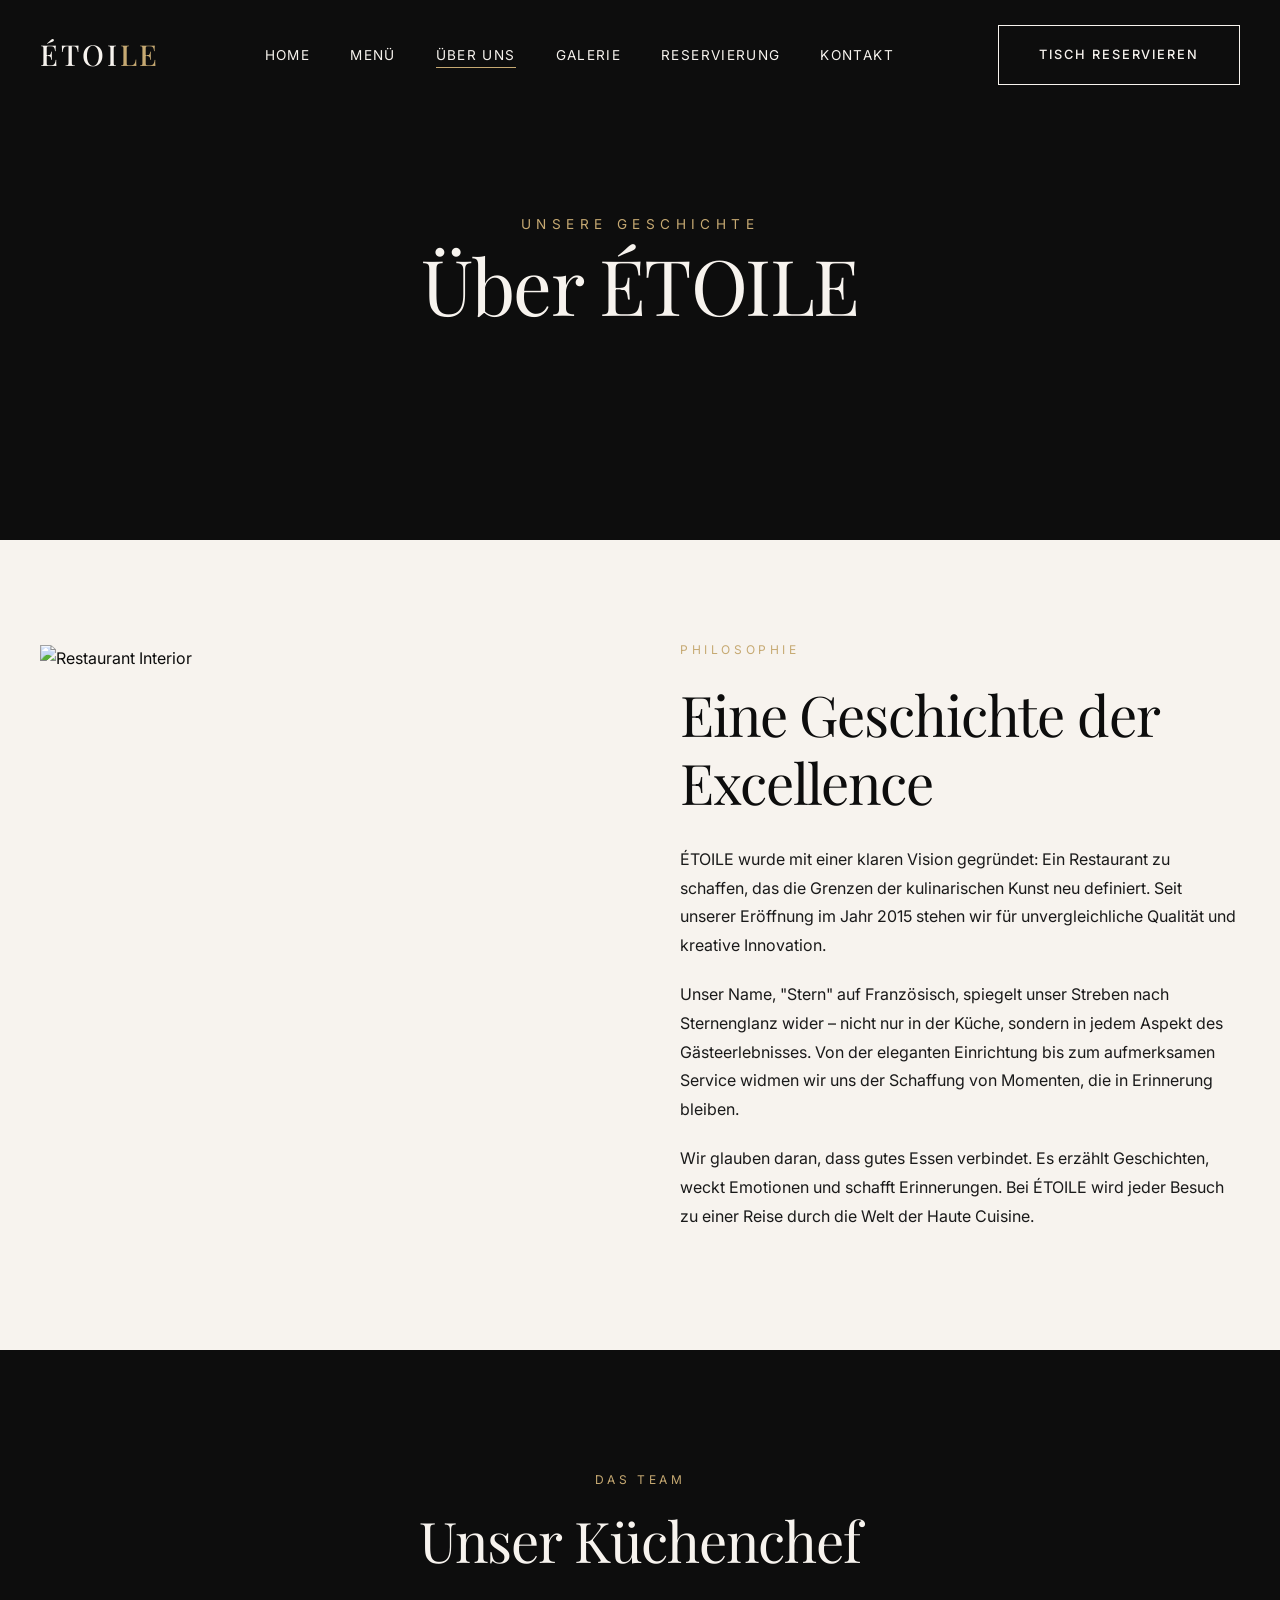
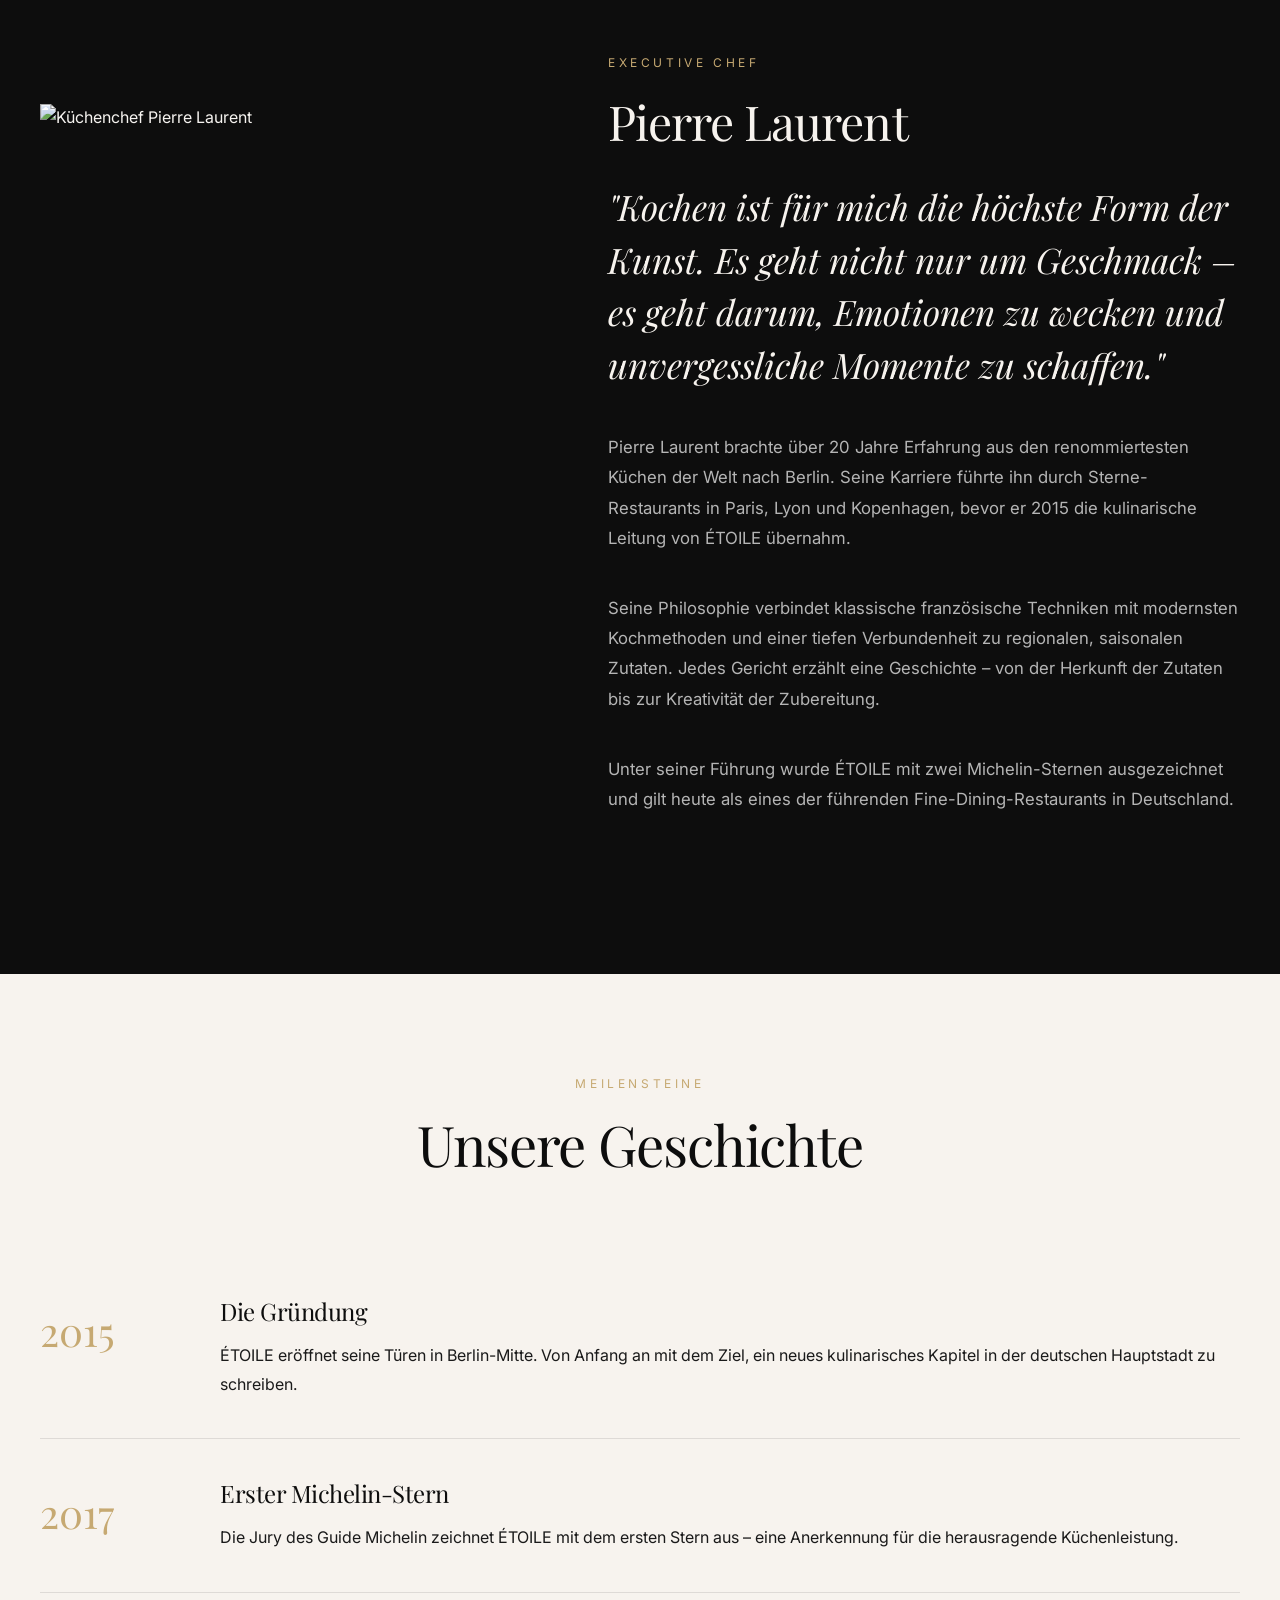
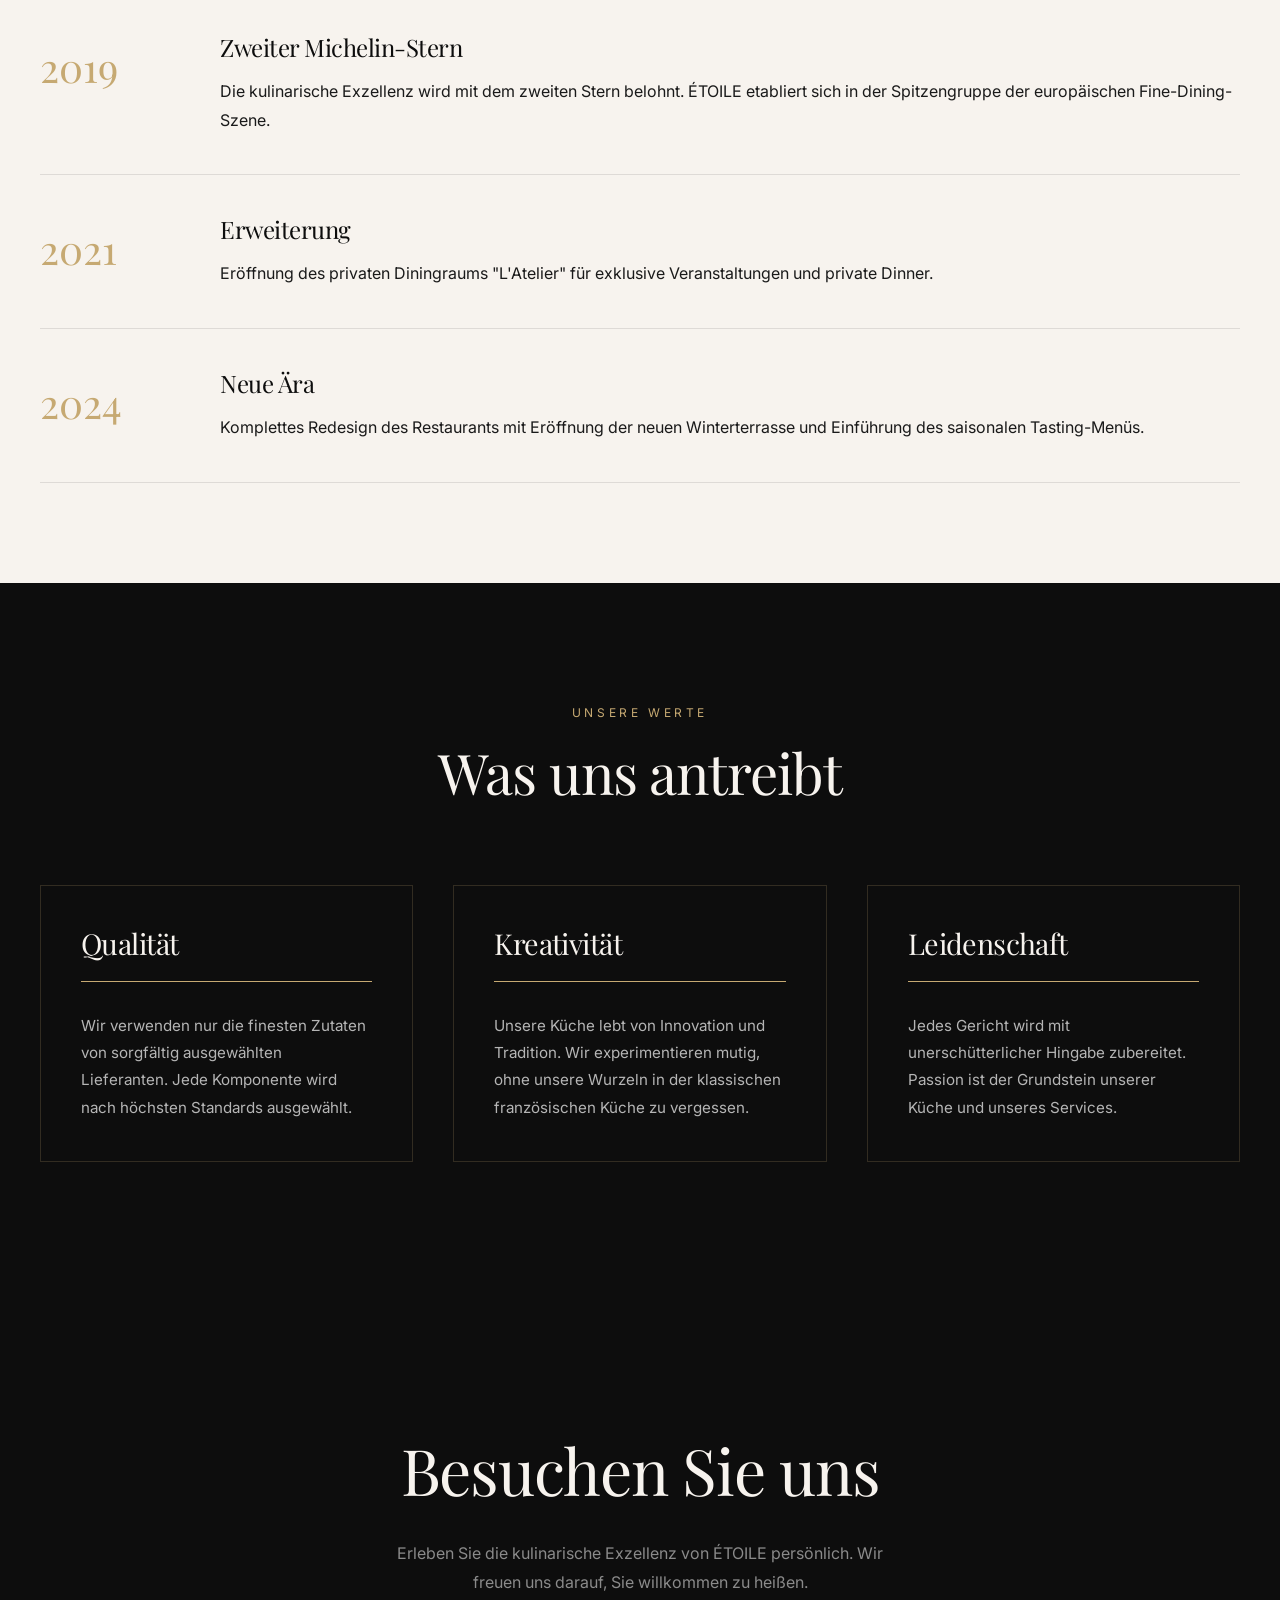
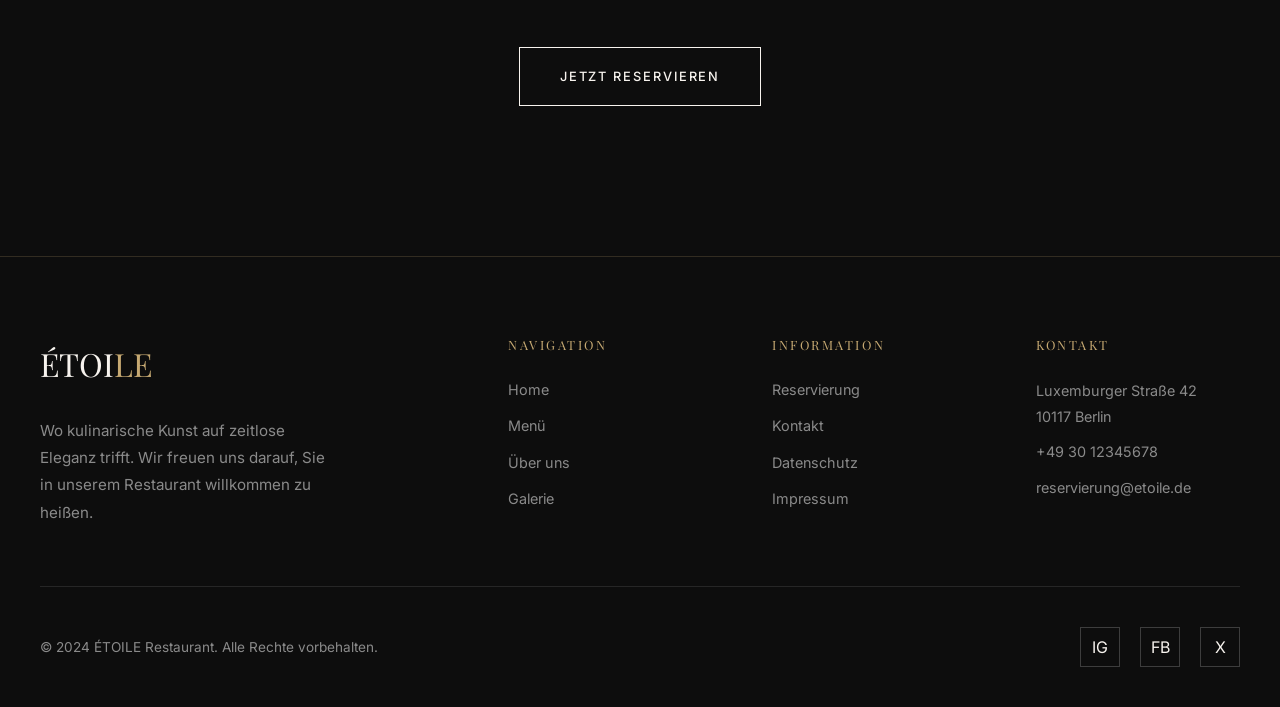
==== about.html @ 7e4360a0 "Initial commit - ÉTOILE Fine Dining Website" ====
<!DOCTYPE html>
<html lang="de">
<head>
  <meta charset="UTF-8">
  <meta name="viewport" content="width=device-width, initial-scale=1.0">
  <title>Über uns | ÉTOILE Fine Dining</title>
  <meta name="description" content="Entdecken Sie die Geschichte und Philosophie von ÉTOILE - einem der führenden Fine Dining Restaurants.">
  <link rel="stylesheet" href="css/style.css">
  <link rel="icon" href="data:image/svg+xml,<svg xmlns='http://www.w3.org/2000/svg' viewBox='0 0 100 100'><text y='.9em' font-size='90'>⭐</text></svg>">
</head>
<body>
  <!-- Navigation -->
  <nav class="nav scrolled">
    <div class="container">
      <div class="nav-inner">
        <a href="index.html" class="nav-logo">ÉTOI<span>LE</span></a>
        <ul class="nav-links">
          <li><a href="index.html">Home</a></li>
          <li><a href="menu.html">Menü</a></li>
          <li><a href="about.html" class="active">Über uns</a></li>
          <li><a href="gallery.html">Galerie</a></li>
          <li><a href="reservation.html">Reservierung</a></li>
          <li><a href="contact.html">Kontakt</a></li>
        </ul>
        <div class="nav-cta">
          <a href="reservation.html" class="btn btn-outline-light">Tisch reservieren</a>
          <button class="nav-toggle" aria-label="Menü öffnen">
            <span></span>
            <span></span>
            <span></span>
          </button>
        </div>
      </div>
    </div>
  </nav>

  <!-- Page Hero -->
  <section class="page-hero">
    <div class="hero-bg">
      <img src="https://images.unsplash.com/photo-1559329007-40df8a9345d8?w=1920&q=80" alt="Restaurant Atmosphäre">
      <div class="hero-overlay"></div>
    </div>
    <div class="page-hero-content">
      <span class="hero-subtitle">Unsere Geschichte</span>
      <h1 class="page-hero-title">Über ÉTOILE</h1>
    </div>
  </section>

  <!-- About Story Section -->
  <section class="about-story section">
    <div class="container">
      <div class="about-grid">
        <div class="about-image fade-in">
          <img src="https://images.unsplash.com/photo-1517248135467-4c7edcad34c4?w=800&q=80" alt="Restaurant Interior">
        </div>
        <div class="about-content">
          <span class="signature-label fade-in">Philosophie</span>
          <h2 class="fade-in stagger-1">Eine Geschichte der Excellence</h2>
          <p class="fade-in stagger-2">
            ÉTOILE wurde mit einer klaren Vision gegründet: Ein Restaurant zu schaffen, 
            das die Grenzen der kulinarischen Kunst neu definiert. Seit unserer Eröffnung 
            im Jahr 2015 stehen wir für unvergleichliche Qualität und kreative Innovation.
          </p>
          <p class="fade-in stagger-3">
            Unser Name, "Stern" auf Französisch, spiegelt unser Streben nach Sternenglanz 
            wider – nicht nur in der Küche, sondern in jedem Aspekt des Gästeerlebnisses. 
            Von der eleganten Einrichtung bis zum aufmerksamen Service widmen wir uns der 
            Schaffung von Momenten, die in Erinnerung bleiben.
          </p>
          <p class="fade-in stagger-4">
            Wir glauben daran, dass gutes Essen verbindet. Es erzählt Geschichten, weckt 
            Emotionen und schafft Erinnerungen. Bei ÉTOILE wird jeder Besuch zu einer 
            Reise durch die Welt der Haute Cuisine.
          </p>
        </div>
      </div>
    </div>
  </section>

  <!-- Chef Section -->
  <section class="section section-dark">
    <div class="container">
      <div class="section-header">
        <span class="section-label">Das Team</span>
        <h2 class="section-title" style="color: var(--color-cream);">Unser Küchenchef</h2>
      </div>
      <div class="chef-grid" style="grid-template-columns: 1fr 1.5fr;">
        <div class="chef-image fade-in">
          <img src="https://images.unsplash.com/photo-1577219491135-ce391730fb2c?w=800&q=80" alt="Küchenchef Pierre Laurent">
        </div>
        <div class="chef-content" style="padding-left: 40px;">
          <span class="signature-label fade-in">Executive Chef</span>
          <h2 class="signature-title fade-in stagger-1" style="color: var(--color-cream);">Pierre Laurent</h2>
          <blockquote class="chef-quote fade-in stagger-2" style="color: var(--color-cream);">
            "Kochen ist für mich die höchste Form der Kunst. Es geht nicht nur 
            um Geschmack – es geht darum, Emotionen zu wecken und unvergessliche 
            Momente zu schaffen."
          </blockquote>
          <p class="signature-text fade-in stagger-3" style="color: var(--color-gray-light);">
            Pierre Laurent brachte über 20 Jahre Erfahrung aus den renommiertesten 
            Küchen der Welt nach Berlin. Seine Karriere führte ihn durch Sterne-Restaurants 
            in Paris, Lyon und Kopenhagen, bevor er 2015 die kulinarische Leitung von 
            ÉTOILE übernahm.
          </p>
          <p class="signature-text fade-in stagger-4" style="color: var(--color-gray-light);">
            Seine Philosophie verbindet klassische französische Techniken mit modernsten 
            Kochmethoden und einer tiefen Verbundenheit zu regionalen, saisonalen Zutaten. 
            Jedes Gericht erzählt eine Geschichte – von der Herkunft der Zutaten bis 
            zur Kreativität der Zubereitung.
          </p>
          <p class="signature-text fade-in stagger-5" style="color: var(--color-gray-light);">
            Unter seiner Führung wurde ÉTOILE mit zwei Michelin-Sternen ausgezeichnet 
            und gilt heute als eines der führenden Fine-Dining-Restaurants in Deutschland.
          </p>
        </div>
      </div>
    </div>
  </section>

  <!-- Timeline Section -->
  <section class="about-timeline section">
    <div class="container">
      <div class="section-header">
        <span class="section-label">Meilensteine</span>
        <h2 class="section-title">Unsere Geschichte</h2>
      </div>
      <div class="timeline">
        <div class="timeline-item fade-in">
          <div class="timeline-year">2015</div>
          <div class="timeline-content">
            <h3>Die Gründung</h3>
            <p>ÉTOILE eröffnet seine Türen in Berlin-Mitte. Von Anfang an mit dem Ziel, ein neues kulinarisches Kapitel in der deutschen Hauptstadt zu schreiben.</p>
          </div>
        </div>
        <div class="timeline-item fade-in stagger-1">
          <div class="timeline-year">2017</div>
          <div class="timeline-content">
            <h3>Erster Michelin-Stern</h3>
            <p>Die Jury des Guide Michelin zeichnet ÉTOILE mit dem ersten Stern aus – eine Anerkennung für die herausragende Küchenleistung.</p>
          </div>
        </div>
        <div class="timeline-item fade-in stagger-2">
          <div class="timeline-year">2019</div>
          <div class="timeline-content">
            <h3>Zweiter Michelin-Stern</h3>
            <p>Die kulinarische Exzellenz wird mit dem zweiten Stern belohnt. ÉTOILE etabliert sich in der Spitzengruppe der europäischen Fine-Dining-Szene.</p>
          </div>
        </div>
        <div class="timeline-item fade-in stagger-3">
          <div class="timeline-year">2021</div>
          <div class="timeline-content">
            <h3>Erweiterung</h3>
            <p>Eröffnung des privaten Diningraums "L'Atelier" für exklusive Veranstaltungen und private Dinner.</p>
          </div>
        </div>
        <div class="timeline-item fade-in stagger-4">
          <div class="timeline-year">2024</div>
          <div class="timeline-content">
            <h3>Neue Ära</h3>
            <p>Komplettes Redesign des Restaurants mit Eröffnung der neuen Winterterrasse und Einführung des saisonalen Tasting-Menüs.</p>
          </div>
        </div>
      </div>
    </div>
  </section>

  <!-- Values Section -->
  <section class="section section-dark">
    <div class="container">
      <div class="section-header">
        <span class="section-label">Unsere Werte</span>
        <h2 class="section-title" style="color: var(--color-cream);">Was uns antreibt</h2>
      </div>
      <div class="menu-grid" style="grid-template-columns: repeat(3, 1fr);">
        <div class="menu-category fade-in">
          <h3 class="menu-category-title" style="border-color: var(--color-gold);">Qualität</h3>
          <p style="color: var(--color-gray-light); font-size: 0.95rem; line-height: 1.8;">
            Wir verwenden nur die finesten Zutaten von sorgfältig ausgewählten 
            Lieferanten. Jede Komponente wird nach höchsten Standards ausgewählt.
          </p>
        </div>
        <div class="menu-category fade-in stagger-1">
          <h3 class="menu-category-title" style="border-color: var(--color-gold);">Kreativität</h3>
          <p style="color: var(--color-gray-light); font-size: 0.95rem; line-height: 1.8;">
            Unsere Küche lebt von Innovation und Tradition. Wir experimentieren 
            mutig, ohne unsere Wurzeln in der klassischen französischen Küche zu vergessen.
          </p>
        </div>
        <div class="menu-category fade-in stagger-2">
          <h3 class="menu-category-title" style="border-color: var(--color-gold);">Leidenschaft</h3>
          <p style="color: var(--color-gray-light); font-size: 0.95rem; line-height: 1.8;">
            Jedes Gericht wird mit unerschütterlicher Hingabe zubereitet. 
            Passion ist der Grundstein unserer Küche und unseres Services.
          </p>
        </div>
      </div>
    </div>
  </section>

  <!-- CTA Section -->
  <section class="cta-section">
    <div class="container">
      <div class="fade-in">
        <h2 class="cta-title">Besuchen Sie uns</h2>
        <p class="cta-text">
          Erleben Sie die kulinarische Exzellenz von ÉTOILE persönlich. 
          Wir freuen uns darauf, Sie willkommen zu heißen.
        </p>
        <a href="reservation.html" class="btn btn-outline-light">Jetzt reservieren</a>
      </div>
    </div>
  </section>

  <!-- Footer -->
  <footer class="footer">
    <div class="container">
      <div class="footer-grid">
        <div class="footer-about">
          <div class="footer-logo">ÉTOI<span>LE</span></div>
          <p class="footer-desc">
            Wo kulinarische Kunst auf zeitlose Eleganz trifft. Wir freuen 
            uns darauf, Sie in unserem Restaurant willkommen zu heißen.
          </p>
        </div>
        <div class="footer-links">
          <h4 class="footer-title">Navigation</h4>
          <ul>
            <li><a href="index.html">Home</a></li>
            <li><a href="menu.html">Menü</a></li>
            <li><a href="about.html">Über uns</a></li>
            <li><a href="gallery.html">Galerie</a></li>
          </ul>
        </div>
        <div class="footer-links">
          <h4 class="footer-title">Information</h4>
          <ul>
            <li><a href="reservation.html">Reservierung</a></li>
            <li><a href="contact.html">Kontakt</a></li>
            <li><a href="#">Datenschutz</a></li>
            <li><a href="#">Impressum</a></li>
          </ul>
        </div>
        <div class="footer-contact">
          <h4 class="footer-title">Kontakt</h4>
          <p>Luxemburger Straße 42<br>10117 Berlin</p>
          <p>+49 30 12345678</p>
          <p>reservierung@etoile.de</p>
        </div>
      </div>
      <div class="footer-bottom">
        <p class="footer-copyright">© 2024 ÉTOILE Restaurant. Alle Rechte vorbehalten.</p>
        <div class="footer-social">
          <a href="#" aria-label="Instagram">IG</a>
          <a href="#" aria-label="Facebook">FB</a>
          <a href="#" aria-label="Twitter">X</a>
        </div>
      </div>
    </div>
  </footer>

  <script src="js/main.js"></script>
</body>
</html>
---- css/style.css ----
/* ============================================
   ÉTOILE - Luxury Fine Dining Restaurant
   Ultra-Premium Editorial Design
   ============================================ */

/* Google Fonts Import */
@import url('https://fonts.googleapis.com/css2?family=Cormorant+Garamond:ital,wght@0,300;0,400;0,500;0,600;0,700;1,400;1,500&family=Playfair+Display:ital,wght@0,400;0,500;0,600;0,700;1,400&family=Inter:wght@300;400;500;600&family=Manrope:wght@300;400;500;600&display=swap');

/* ============================================
   CSS VARIABLES
   ============================================ */
:root {
  /* Colors */
  --color-cream: #F7F3EE;
  --color-black: #0D0D0D;
  --color-gold: #C6A972;
  --color-gold-light: #D4BC8E;
  --color-gold-dark: #A68B5B;
  --color-charcoal: #1A1A1A;
  --color-charcoal-light: #2A2A2A;
  --color-white: #FFFFFF;
  --color-gray: #8A8A8A;
  --color-gray-light: #B5B5B5;
  
  /* Typography */
  --font-headline: 'Playfair Display', 'Cormorant Garamond', Georgia, serif;
  --font-body: 'Inter', 'Manrope', sans-serif;
  
  /* Spacing */
  --section-padding: 120px;
  --section-padding-sm: 80px;
  --container-width: 1400px;
  --container-padding: 40px;
  
  /* Transitions */
  --transition-slow: 0.8s cubic-bezier(0.25, 0.46, 0.45, 0.94);
  --transition-medium: 0.5s cubic-bezier(0.25, 0.46, 0.45, 0.94);
  --transition-fast: 0.3s ease;
  
  /* Z-index */
  --z-nav: 1000;
  --z-overlay: 900;
  --z-modal: 800;
}

/* ============================================
   RESET & BASE
   ============================================ */
*, *::before, *::after {
  margin: 0;
  padding: 0;
  box-sizing: border-box;
}

html {
  scroll-behavior: smooth;
  font-size: 16px;
}

body {
  font-family: var(--font-body);
  background-color: var(--color-cream);
  color: var(--color-black);
  line-height: 1.7;
  font-weight: 400;
  overflow-x: hidden;
  -webkit-font-smoothing: antialiased;
  -moz-osx-font-smoothing: grayscale;
}

a {
  text-decoration: none;
  color: inherit;
  transition: var(--transition-fast);
}

ul, ol {
  list-style: none;
}

img {
  max-width: 100%;
  height: auto;
  display: block;
}

button, input, textarea, select {
  font-family: inherit;
  font-size: inherit;
  border: none;
  outline: none;
  background: none;
  cursor: pointer;
}

/* ============================================
   TYPOGRAPHY
   ============================================ */
h1, h2, h3, h4, h5, h6 {
  font-family: var(--font-headline);
  font-weight: 400;
  line-height: 1.2;
  letter-spacing: -0.02em;
}

h1 {
  font-size: clamp(3rem, 8vw, 6rem);
  font-weight: 400;
}

h2 {
  font-size: clamp(2rem, 5vw, 3.5rem);
}

h3 {
  font-size: clamp(1.5rem, 3vw, 2rem);
}

h4 {
  font-size: 1.5rem;
}

p {
  font-size: 1rem;
  line-height: 1.8;
  color: var(--color-charcoal);
}

.text-gold {
  color: var(--color-gold);
}

.text-center {
  text-align: center;
}

.text-uppercase {
  text-transform: uppercase;
  letter-spacing: 0.2em;
  font-size: 0.75rem;
  font-family: var(--font-body);
  font-weight: 500;
}

/* ============================================
   LAYOUT
   ============================================ */
.container {
  width: 100%;
  max-width: var(--container-width);
  margin: 0 auto;
  padding: 0 var(--container-padding);
}

.section {
  padding: var(--section-padding) 0;
  position: relative;
}

.section-dark {
  background-color: var(--color-black);
  color: var(--color-cream);
}

.section-dark p {
  color: var(--color-gray-light);
}

/* ============================================
   NAVIGATION
   ============================================ */
.nav {
  position: fixed;
  top: 0;
  left: 0;
  width: 100%;
  z-index: var(--z-nav);
  padding: 25px 0;
  transition: var(--transition-medium);
}

.nav.scrolled {
  background-color: rgba(13, 13, 13, 0.95);
  backdrop-filter: blur(20px);
  padding: 15px 0;
}

.nav-inner {
  display: flex;
  justify-content: space-between;
  align-items: center;
}

.nav-logo {
  font-family: var(--font-headline);
  font-size: 1.8rem;
  font-weight: 500;
  letter-spacing: 0.1em;
  color: var(--color-cream);
}

.nav-logo span {
  color: var(--color-gold);
}

.nav-links {
  display: flex;
  gap: 40px;
}

.nav-links a {
  color: var(--color-cream);
  font-size: 0.85rem;
  font-weight: 400;
  letter-spacing: 0.1em;
  text-transform: uppercase;
  position: relative;
  padding: 5px 0;
}

.nav-links a::after {
  content: '';
  position: absolute;
  bottom: 0;
  left: 0;
  width: 0;
  height: 1px;
  background-color: var(--color-gold);
  transition: var(--transition-medium);
}

.nav-links a:hover::after,
.nav-links a.active::after {
  width: 100%;
}

.nav-cta {
  display: flex;
  align-items: center;
  gap: 20px;
}

.nav-toggle {
  display: none;
  flex-direction: column;
  gap: 6px;
  padding: 10px;
}

.nav-toggle span {
  width: 25px;
  height: 1px;
  background-color: var(--color-cream);
  transition: var(--transition-fast);
}

/* ============================================
   BUTTONS
   ============================================ */
.btn {
  display: inline-flex;
  align-items: center;
  justify-content: center;
  padding: 18px 40px;
  font-size: 0.8rem;
  font-weight: 500;
  letter-spacing: 0.15em;
  text-transform: uppercase;
  border-radius: 0;
  transition: var(--transition-medium);
  position: relative;
  overflow: hidden;
}

.btn-primary {
  background-color: var(--color-gold);
  color: var(--color-black);
  border: 1px solid var(--color-gold);
}

.btn-primary:hover {
  background-color: transparent;
  color: var(--color-gold);
}

.btn-outline {
  background-color: transparent;
  color: var(--color-gold);
  border: 1px solid var(--color-gold);
}

.btn-outline:hover {
  background-color: var(--color-gold);
  color: var(--color-black);
}

.btn-outline-light {
  background-color: transparent;
  color: var(--color-cream);
  border: 1px solid var(--color-cream);
}

.btn-outline-light:hover {
  background-color: var(--color-cream);
  color: var(--color-black);
}

/* ============================================
   HERO SECTION
   ============================================ */
.hero {
  height: 100vh;
  min-height: 700px;
  position: relative;
  display: flex;
  align-items: center;
  justify-content: center;
  overflow: hidden;
}

.hero-bg {
  position: absolute;
  top: 0;
  left: 0;
  width: 100%;
  height: 100%;
  z-index: -1;
}

.hero-bg img {
  width: 100%;
  height: 100%;
  object-fit: cover;
}

.hero-overlay {
  position: absolute;
  top: 0;
  left: 0;
  width: 100%;
  height: 100%;
  background: linear-gradient(
    180deg,
    rgba(13, 13, 13, 0.4) 0%,
    rgba(13, 13, 13, 0.6) 50%,
    rgba(13, 13, 13, 0.8) 100%
  );
}

.hero-content {
  text-align: center;
  color: var(--color-cream);
  max-width: 900px;
  padding: 0 20px;
}

.hero-subtitle {
  font-size: 0.85rem;
  letter-spacing: 0.4em;
  text-transform: uppercase;
  color: var(--color-gold);
  margin-bottom: 20px;
  opacity: 0;
  transform: translateY(30px);
  animation: fadeInUp 1s ease forwards;
  animation-delay: 0.3s;
}

.hero-title {
  font-size: clamp(2.5rem, 7vw, 5rem);
  font-weight: 400;
  line-height: 1.1;
  margin-bottom: 30px;
  opacity: 0;
  transform: translateY(30px);
  animation: fadeInUp 1s ease forwards;
  animation-delay: 0.5s;
}

.hero-text {
  font-size: 1.1rem;
  color: var(--color-gray-light);
  margin-bottom: 50px;
  opacity: 0;
  transform: translateY(30px);
  animation: fadeInUp 1s ease forwards;
  animation-delay: 0.7s;
}

.hero-buttons {
  display: flex;
  gap: 20px;
  justify-content: center;
  opacity: 0;
  transform: translateY(30px);
  animation: fadeInUp 1s ease forwards;
  animation-delay: 0.9s;
}

@keyframes fadeInUp {
  to {
    opacity: 1;
    transform: translateY(0);
  }
}

/* ============================================
   SECTION HEADERS
   ============================================ */
.section-header {
  text-align: center;
  max-width: 700px;
  margin: 0 auto 80px;
}

.section-label {
  font-size: 0.75rem;
  letter-spacing: 0.3em;
  text-transform: uppercase;
  color: var(--color-gold);
  margin-bottom: 15px;
  display: block;
}

.section-title {
  margin-bottom: 25px;
}

.section-desc {
  color: var(--color-gray);
  font-size: 1.05rem;
}

/* ============================================
   DIVIDER
   ============================================ */
.divider {
  width: 60px;
  height: 1px;
  background-color: var(--color-gold);
  margin: 30px auto;
}

.divider-light {
  background-color: rgba(198, 169, 114, 0.3);
}

/* ============================================
   SIGNATURE EXPERIENCE
   ============================================ */
.signature {
  background-color: var(--color-cream);
}

.signature-grid {
  display: grid;
  grid-template-columns: 1fr 1fr;
  gap: 80px;
  align-items: center;
}

.signature-image {
  position: relative;
  overflow: hidden;
}

.signature-image img {
  width: 100%;
  height: 600px;
  object-fit: cover;
  transition: var(--transition-slow);
}

.signature-image:hover img {
  transform: scale(1.05);
}

.signature-content {
  padding: 40px 0;
}

.signature-label {
  font-size: 0.75rem;
  letter-spacing: 0.3em;
  text-transform: uppercase;
  color: var(--color-gold);
  margin-bottom: 20px;
  display: block;
}

.signature-title {
  font-size: clamp(2rem, 4vw, 3rem);
  margin-bottom: 30px;
}

.signature-text {
  color: var(--color-charcoal);
  margin-bottom: 40px;
  font-size: 1.05rem;
}

/* ============================================
   MENU SECTION
   ============================================ */
.menu-section {
  background-color: var(--color-black);
  color: var(--color-cream);
}

.menu-grid {
  display: grid;
  grid-template-columns: repeat(3, 1fr);
  gap: 40px;
}

.menu-category {
  padding: 40px;
  border: 1px solid rgba(198, 169, 114, 0.2);
  transition: var(--transition-medium);
}

.menu-category:hover {
  border-color: var(--color-gold);
}

.menu-category-title {
  font-family: var(--font-headline);
  font-size: 1.8rem;
  margin-bottom: 30px;
  padding-bottom: 20px;
  border-bottom: 1px solid rgba(198, 169, 114, 0.2);
}

.menu-item {
  padding: 20px 0;
  border-bottom: 1px solid rgba(255, 255, 255, 0.05);
}

.menu-item:last-child {
  border-bottom: none;
}

.menu-item-header {
  display: flex;
  justify-content: space-between;
  align-items: baseline;
  margin-bottom: 10px;
}

.menu-item-name {
  font-family: var(--font-headline);
  font-size: 1.2rem;
  font-weight: 500;
}

.menu-item-price {
  color: var(--color-gold);
  font-size: 1rem;
}

.menu-item-desc {
  font-size: 0.9rem;
  color: var(--color-gray);
  line-height: 1.6;
}

/* ============================================
   CHEF SECTION
   ============================================ */
.chef {
  background-color: var(--color-cream);
}

.chef-grid {
  display: grid;
  grid-template-columns: 1fr 1fr;
  gap: 80px;
  align-items: center;
}

.chef-image {
  position: relative;
}

.chef-image img {
  width: 100%;
  height: 700px;
  object-fit: cover;
  filter: grayscale(30%);
}

.chef-quote {
  font-family: var(--font-headline);
  font-size: clamp(1.5rem, 3vw, 2.2rem);
  font-style: italic;
  line-height: 1.5;
  margin-bottom: 40px;
  color: var(--color-charcoal);
}

.chef-name {
  font-family: var(--font-headline);
  font-size: 1.3rem;
  margin-bottom: 5px;
}

.chef-title {
  font-size: 0.85rem;
  color: var(--color-gold);
  letter-spacing: 0.1em;
  text-transform: uppercase;
}

/* ============================================
   GALLERY PREVIEW
   ============================================ */
.gallery-preview {
  background-color: var(--color-black);
}

.gallery-grid {
  display: grid;
  grid-template-columns: repeat(4, 1fr);
  gap: 10px;
}

.gallery-item {
  position: relative;
  overflow: hidden;
  aspect-ratio: 1;
}

.gallery-item:nth-child(1) {
  grid-column: span 2;
  grid-row: span 2;
}

.gallery-item img {
  width: 100%;
  height: 100%;
  object-fit: cover;
  transition: var(--transition-slow);
}

.gallery-item:hover img {
  transform: scale(1.1);
}

.gallery-overlay {
  position: absolute;
  top: 0;
  left: 0;
  width: 100%;
  height: 100%;
  background: rgba(13, 13, 13, 0.5);
  opacity: 0;
  transition: var(--transition-medium);
}

.gallery-item:hover .gallery-overlay {
  opacity: 1;
}

/* ============================================
   TESTIMONIALS
   ============================================ */
.testimonials {
  background-color: var(--color-cream);
}

.testimonial-slider {
  max-width: 800px;
  margin: 0 auto;
  text-align: center;
}

.testimonial-item {
  padding: 40px;
}

.testimonial-text {
  font-family: var(--font-headline);
  font-size: clamp(1.3rem, 2.5vw, 1.8rem);
  font-style: italic;
  line-height: 1.6;
  margin-bottom: 30px;
  color: var(--color-charcoal);
}

.testimonial-author {
  font-size: 0.9rem;
  color: var(--color-gold);
  letter-spacing: 0.1em;
  text-transform: uppercase;
}

/* ============================================
   CTA SECTION
   ============================================ */
.cta-section {
  background-color: var(--color-black);
  color: var(--color-cream);
  text-align: center;
  padding: 150px 0;
}

.cta-title {
  font-size: clamp(2.5rem, 5vw, 4rem);
  margin-bottom: 30px;
}

.cta-text {
  color: var(--color-gray);
  margin-bottom: 50px;
  max-width: 500px;
  margin-left: auto;
  margin-right: auto;
}

/* ============================================
   FOOTER
   ============================================ */
.footer {
  background-color: var(--color-black);
  color: var(--color-cream);
  padding: 80px 0 40px;
  border-top: 1px solid rgba(198, 169, 114, 0.2);
}

.footer-grid {
  display: grid;
  grid-template-columns: 2fr 1fr 1fr 1fr;
  gap: 60px;
  margin-bottom: 60px;
}

.footer-logo {
  font-family: var(--font-headline);
  font-size: 2rem;
  margin-bottom: 25px;
}

.footer-logo span {
  color: var(--color-gold);
}

.footer-desc {
  color: var(--color-gray);
  font-size: 0.95rem;
  line-height: 1.8;
  max-width: 300px;
}

.footer-title {
  font-size: 0.8rem;
  letter-spacing: 0.2em;
  text-transform: uppercase;
  color: var(--color-gold);
  margin-bottom: 25px;
}

.footer-links a {
  display: block;
  color: var(--color-gray);
  font-size: 0.9rem;
  margin-bottom: 12px;
}

.footer-links a:hover {
  color: var(--color-cream);
}

.footer-contact p {
  color: var(--color-gray);
  font-size: 0.9rem;
  margin-bottom: 10px;
}

.footer-bottom {
  padding-top: 40px;
  border-top: 1px solid rgba(255, 255, 255, 0.1);
  display: flex;
  justify-content: space-between;
  align-items: center;
}

.footer-copyright {
  color: var(--color-gray);
  font-size: 0.85rem;
}

.footer-social {
  display: flex;
  gap: 20px;
}

.footer-social a {
  width: 40px;
  height: 40px;
  border: 1px solid rgba(255, 255, 255, 0.2);
  display: flex;
  align-items: center;
  justify-content: center;
  color: var(--color-cream);
  transition: var(--transition-fast);
}

.footer-social a:hover {
  background-color: var(--color-gold);
  border-color: var(--color-gold);
  color: var(--color-black);
}

/* ============================================
   PAGE: MENU (menu.html)
   ============================================ */
.page-hero {
  height: 60vh;
  min-height: 500px;
  position: relative;
  display: flex;
  align-items: center;
  justify-content: center;
  background-color: var(--color-black);
}

.page-hero-content {
  text-align: center;
  color: var(--color-cream);
}

.page-hero-title {
  font-size: clamp(3rem, 6vw, 5rem);
}

.menu-page {
  background-color: var(--color-black);
  color: var(--color-cream);
}

.menu-full {
  padding: 100px 0;
}

.menu-section-title {
  font-family: var(--font-headline);
  font-size: 2rem;
  text-align: center;
  margin-bottom: 50px;
  color: var(--color-gold);
}

.menu-list {
  max-width: 900px;
  margin: 0 auto;
}

.menu-list-item {
  display: flex;
  justify-content: space-between;
  padding: 25px 0;
  border-bottom: 1px solid rgba(255, 255, 255, 0.1);
}

.menu-list-item:first-child {
  border-top: 1px solid rgba(255, 255, 255, 0.1);
}

.menu-list-name {
  font-family: var(--font-headline);
  font-size: 1.3rem;
}

.menu-list-desc {
  font-size: 0.9rem;
  color: var(--color-gray);
  margin-top: 8px;
}

.menu-list-price {
  font-size: 1.2rem;
  color: var(--color-gold);
  white-space: nowrap;
  margin-left: 40px;
}

/* ============================================
   PAGE: ABOUT (about.html)
   ============================================ */
.about-story {
  padding: 100px 0;
}

.about-grid {
  display: grid;
  grid-template-columns: 1fr 1fr;
  gap: 80px;
  align-items: center;
}

.about-image img {
  width: 100%;
  height: 600px;
  object-fit: cover;
}

.about-content h2 {
  margin-bottom: 30px;
}

.about-content p {
  margin-bottom: 20px;
  color: var(--color-charcoal);
}

.about-timeline {
  padding: 100px 0;
  background-color: var(--color-cream);
}

.timeline-item {
  display: flex;
  gap: 60px;
  padding: 40px 0;
  border-bottom: 1px solid rgba(0, 0, 0, 0.1);
}

.timeline-year {
  font-family: var(--font-headline);
  font-size: 2.5rem;
  color: var(--color-gold);
  min-width: 120px;
}

.timeline-content h3 {
  font-size: 1.5rem;
  margin-bottom: 15px;
}

.timeline-content p {
  color: var(--color-charcoal);
}

/* ============================================
   PAGE: GALLERY (gallery.html)
   ============================================ */
.gallery-page {
  padding: 100px 0;
  background-color: var(--color-black);
}

.gallery-masonry {
  display: grid;
  grid-template-columns: repeat(4, 1fr);
  gap: 15px;
}

.gallery-masonry-item {
  position: relative;
  overflow: hidden;
}

.gallery-masonry-item img {
  width: 100%;
  height: 100%;
  object-fit: cover;
  transition: var(--transition-slow);
}

.gallery-masonry-item:hover img {
  transform: scale(1.05);
}

.gallery-masonry-item:nth-child(1) {
  grid-column: span 2;
  grid-row: span 2;
}

.gallery-masonry-item:nth-child(4) {
  grid-row: span 2;
}

.gallery-masonry-item:nth-child(7) {
  grid-column: span 2;
}

/* ============================================
   PAGE: RESERVATION (reservation.html)
   ============================================ */
.reservation-page {
  padding: 100px 0;
  background-color: var(--color-black);
  color: var(--color-cream);
}

.reservation-container {
  max-width: 700px;
  margin: 0 auto;
}

.reservation-form {
  background-color: var(--color-charcoal);
  padding: 60px;
  border: 1px solid rgba(198, 169, 114, 0.2);
}

.form-group {
  margin-bottom: 30px;
}

.form-label {
  display: block;
  font-size: 0.8rem;
  letter-spacing: 0.1em;
  text-transform: uppercase;
  color: var(--color-gold);
  margin-bottom: 12px;
}

.form-input,
.form-select,
.form-textarea {
  width: 100%;
  padding: 18px 20px;
  background-color: var(--color-black);
  border: 1px solid rgba(255, 255, 255, 0.1);
  color: var(--color-cream);
  font-size: 1rem;
  transition: var(--transition-fast);
}

.form-input:focus,
.form-select:focus,
.form-textarea:focus {
  border-color: var(--color-gold);
  outline: none;
}

.form-input::placeholder {
  color: var(--color-gray);
}

.form-select {
  cursor: pointer;
  appearance: none;
  background-image: url("data:image/svg+xml,%3Csvg xmlns='http://www.w3.org/2000/svg' width='12' height='12' viewBox='0 0 12 12'%3E%3Cpath fill='%23C6A972' d='M6 8L1 3h10z'/%3E%3C/svg%3E");
  background-repeat: no-repeat;
  background-position: right 20px center;
}

.form-row {
  display: grid;
  grid-template-columns: 1fr 1fr;
  gap: 20px;
}

.form-submit {
  width: 100%;
  margin-top: 20px;
}

.reservation-info {
  text-align: center;
  margin-top: 60px;
}

.reservation-info p {
  color: var(--color-gray);
}

/* ============================================
   PAGE: CONTACT (contact.html)
   ============================================ */
.contact-page {
  padding: 100px 0;
  background-color: var(--color-cream);
}

.contact-grid {
  display: grid;
  grid-template-columns: 1fr 1fr;
  gap: 80px;
}

.contact-info h2 {
  margin-bottom: 30px;
}

.contact-item {
  margin-bottom: 40px;
}

.contact-label {
  font-size: 0.75rem;
  letter-spacing: 0.2em;
  text-transform: uppercase;
  color: var(--color-gold);
  margin-bottom: 10px;
  display: block;
}

.contact-value {
  font-size: 1.1rem;
  color: var(--color-charcoal);
}

.contact-map {
  height: 400px;
  background-color: var(--color-charcoal);
  display: flex;
  align-items: center;
  justify-content: center;
  color: var(--color-gray);
}

/* ============================================
   ANIMATIONS
   ============================================ */
.fade-in {
  opacity: 0;
  transform: translateY(30px);
  transition: var(--transition-slow);
}

.fade-in.visible {
  opacity: 1;
  transform: translateY(0);
}

.stagger-1 { transition-delay: 0.1s; }
.stagger-2 { transition-delay: 0.2s; }
.stagger-3 { transition-delay: 0.3s; }
.stagger-4 { transition-delay: 0.4s; }
.stagger-5 { transition-delay: 0.5s; }

/* ============================================
   RESPONSIVE
   ============================================ */
@media (max-width: 1200px) {
  :root {
    --section-padding: 80px;
  }
  
  .signature-grid,
  .chef-grid,
  .about-grid {
    gap: 50px;
  }
  
  .footer-grid {
    grid-template-columns: 1fr 1fr;
    gap: 40px;
  }
}

@media (max-width: 992px) {
  .menu-grid {
    grid-template-columns: 1fr;
  }
  
  .gallery-grid {
    grid-template-columns: repeat(2, 1fr);
  }
  
  .gallery-masonry {
    grid-template-columns: repeat(2, 1fr);
  }
  
  .gallery-masonry-item:nth-child(1) {
    grid-column: span 2;
    grid-row: span 1;
  }
}

@media (max-width: 768px) {
  :root {
    --section-padding: 60px;
    --container-padding: 20px;
  }
  
  .nav-links {
    display: none;
  }
  
  .nav-toggle {
    display: flex;
  }
  
  .signature-grid,
  .chef-grid,
  .about-grid,
  .contact-grid {
    grid-template-columns: 1fr;
  }
  
  .signature-image img,
  .chef-image img,
  .about-image img {
    height: 400px;
  }
  
  .footer-grid {
    grid-template-columns: 1fr;
  }
  
  .footer-bottom {
    flex-direction: column;
    gap: 20px;
    text-align: center;
  }
  
  .form-row {
    grid-template-columns: 1fr;
  }
  
  .menu-list-item {
    flex-direction: column;
  }
  
  .menu-list-price {
    margin-left: 0;
    margin-top: 10px;
  }
  
  .timeline-item {
    flex-direction: column;
    gap: 20px;
  }
}

@media (max-width: 480px) {
  h1 {
    font-size: 2.5rem;
  }
  
  .btn {
    padding: 15px 30px;
    font-size: 0.75rem;
  }
  
  .hero-buttons {
    flex-direction: column;
  }
}
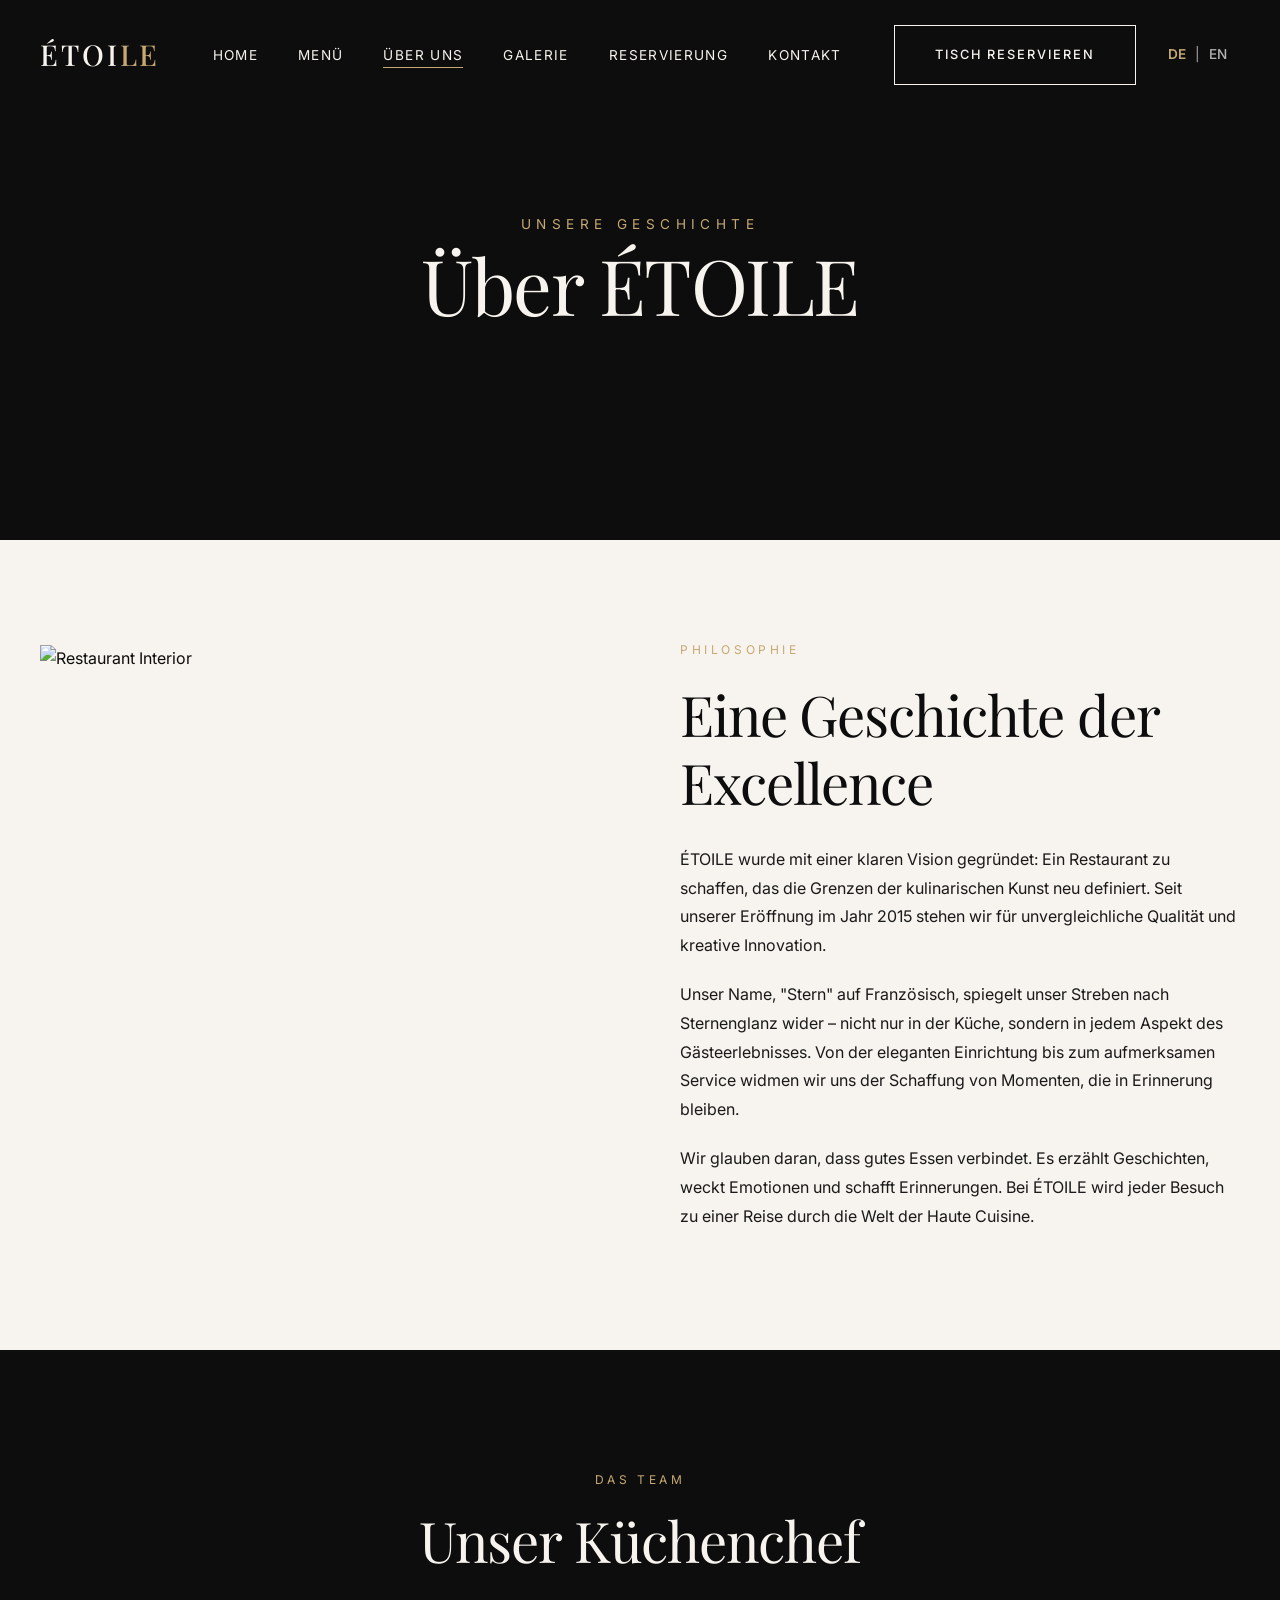
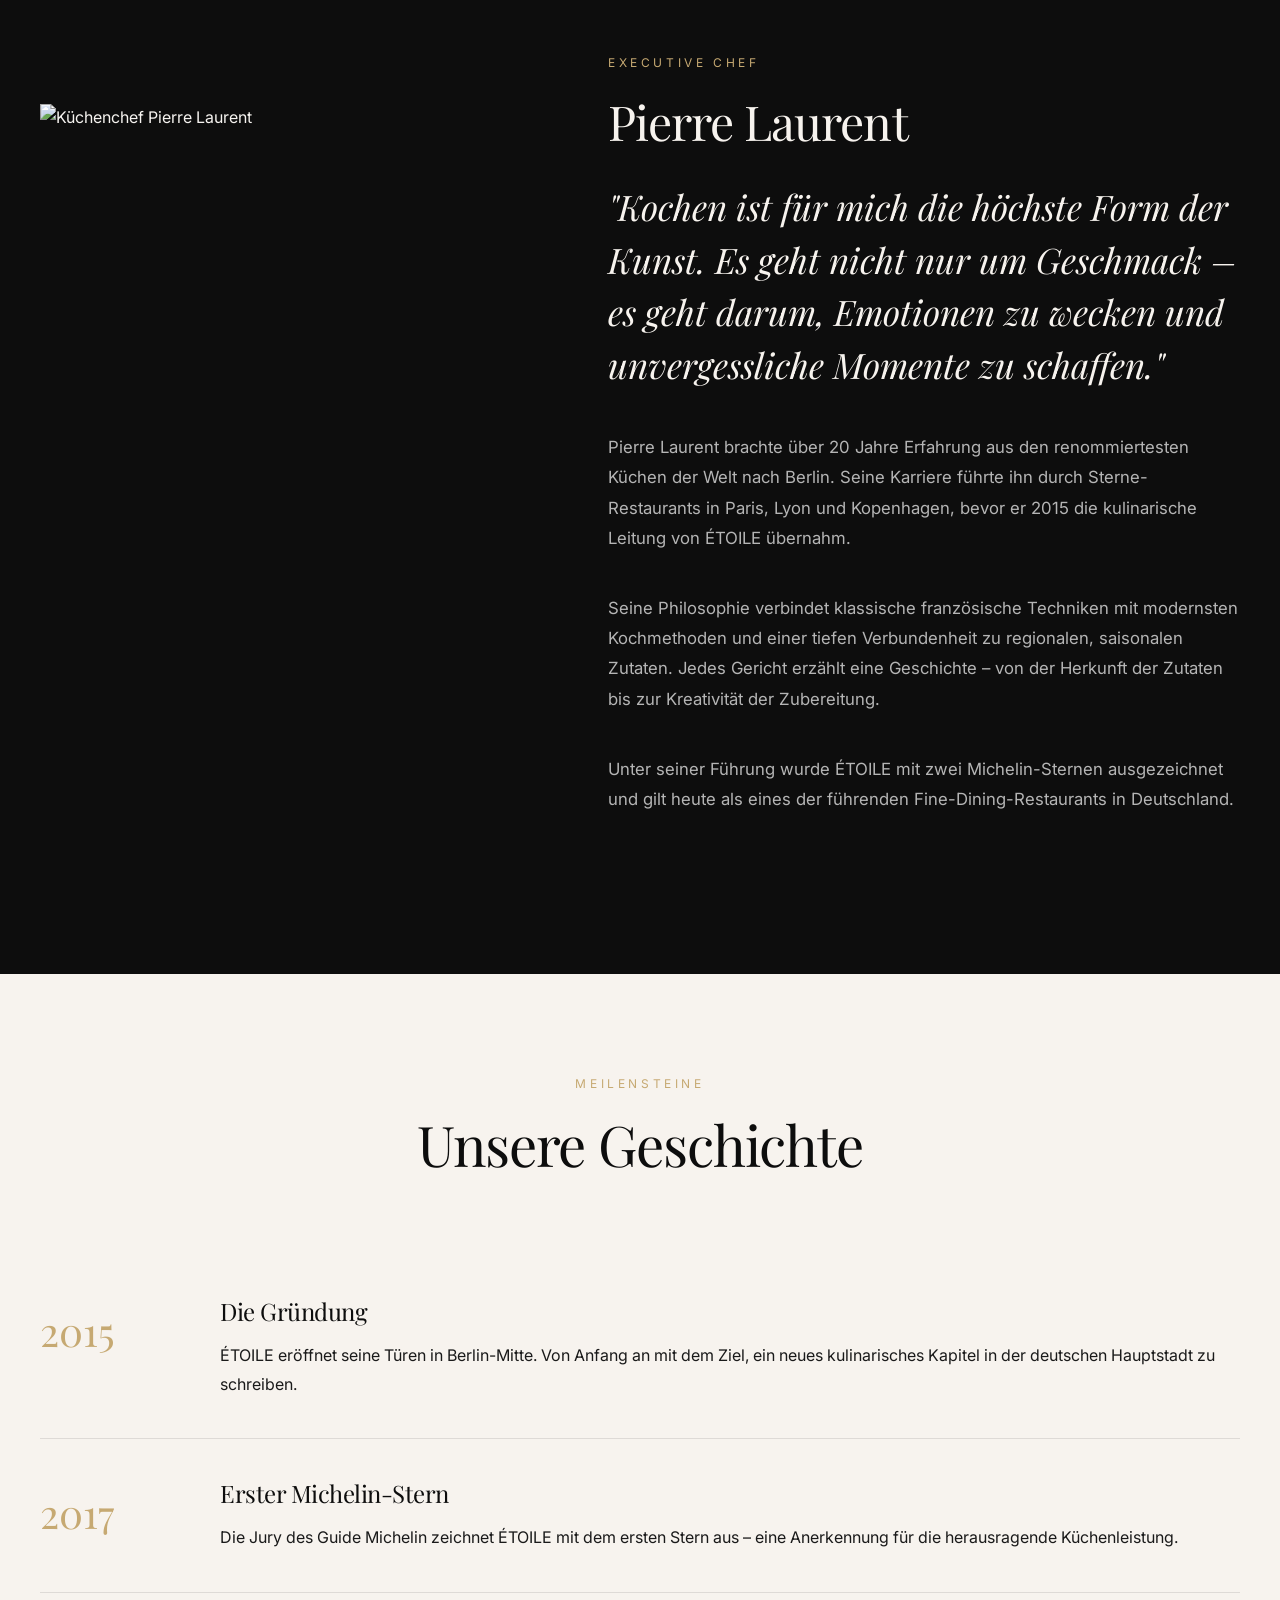
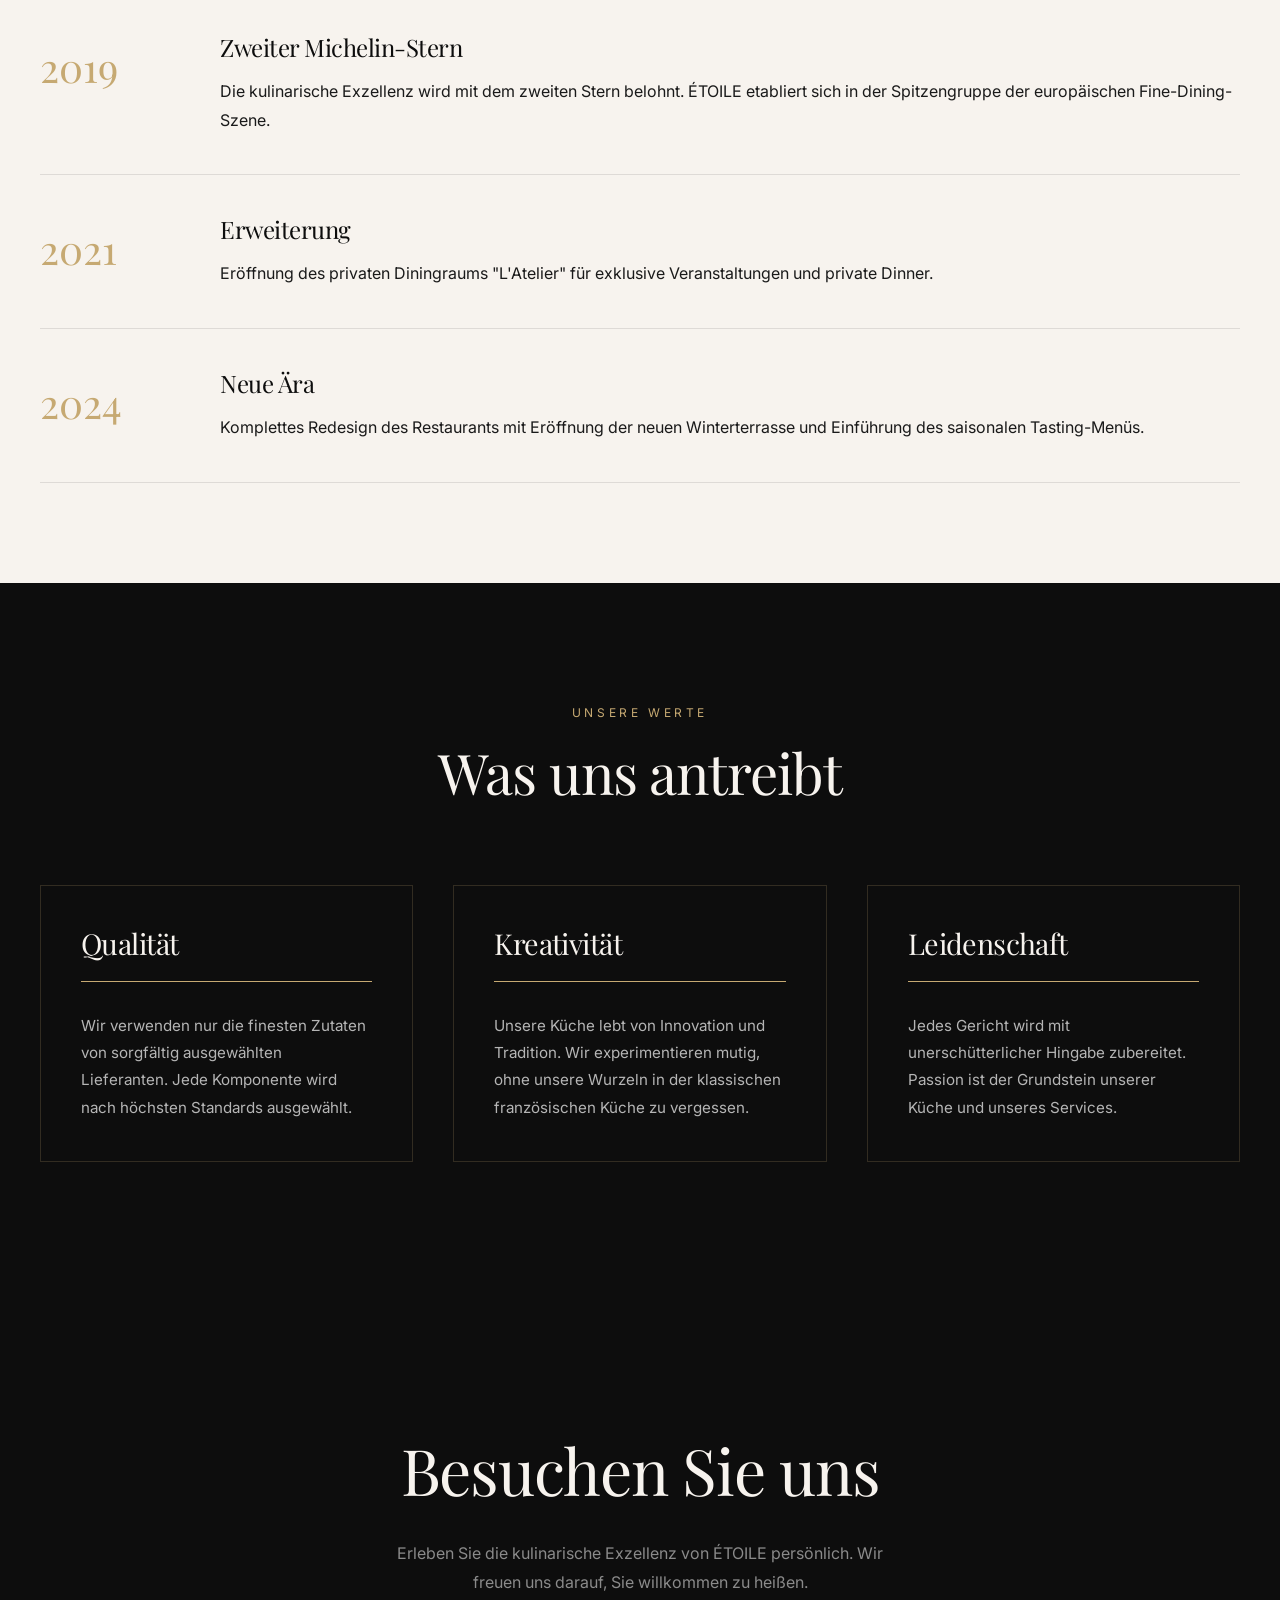
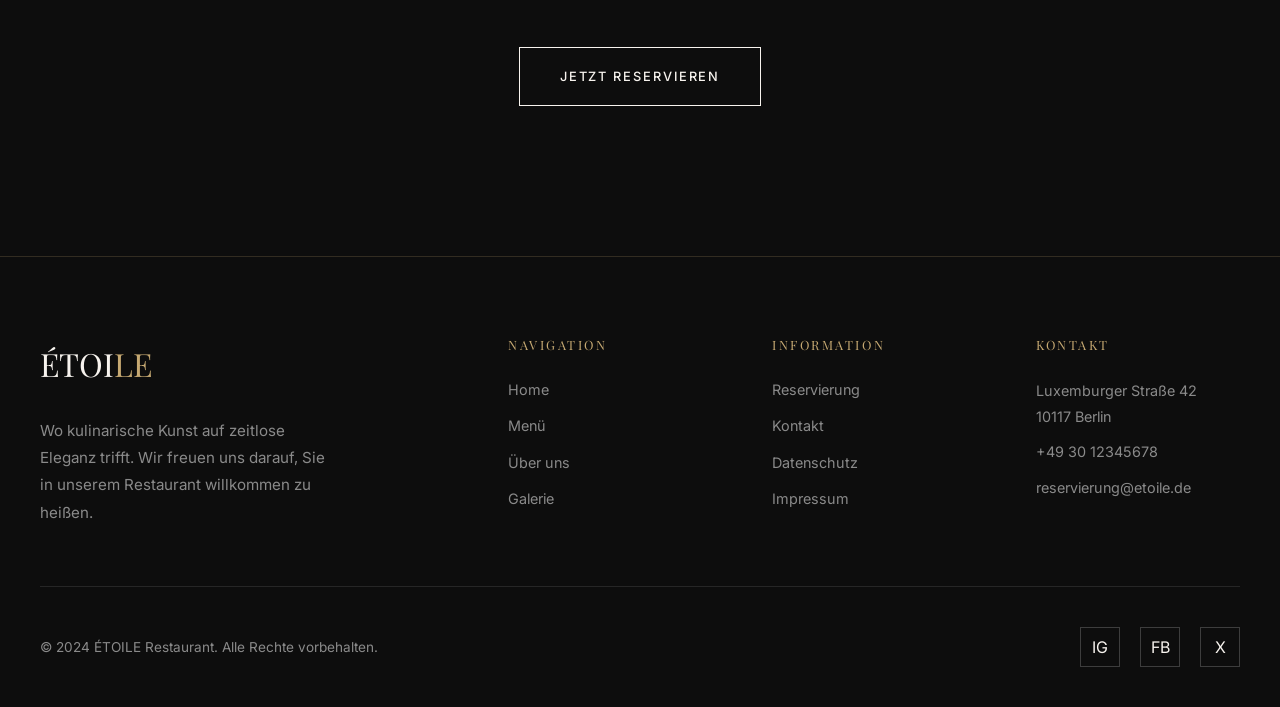
==== commit ca544070: "feat: DE/EN Mehrsprachigkeit auf allen Seiten - Language-Switcher auf 6 Seiten (index, menu, about, " ====
--- a/about.html
+++ b/about.html
@@ -1,5 +1,5 @@
 <!DOCTYPE html>
-<html lang="de">
+<html lang="de" id="html-root">
 <head>
   <meta charset="UTF-8">
   <meta name="viewport" content="width=device-width, initial-scale=1.0">
@@ -9,21 +9,29 @@
   <link rel="icon" href="data:image/svg+xml,<svg xmlns='http://www.w3.org/2000/svg' viewBox='0 0 100 100'><text y='.9em' font-size='90'>⭐</text></svg>">
 </head>
 <body>
+  <!-- Mobile Menu Overlay -->
+  <div class="nav-overlay"></div>
+  
   <!-- Navigation -->
-  <nav class="nav scrolled">
+  <nav class="nav">
     <div class="container">
       <div class="nav-inner">
         <a href="index.html" class="nav-logo">ÉTOI<span>LE</span></a>
         <ul class="nav-links">
-          <li><a href="index.html">Home</a></li>
-          <li><a href="menu.html">Menü</a></li>
-          <li><a href="about.html" class="active">Über uns</a></li>
-          <li><a href="gallery.html">Galerie</a></li>
-          <li><a href="reservation.html">Reservierung</a></li>
-          <li><a href="contact.html">Kontakt</a></li>
+          <li><a href="index.html" data-i18n="nav.home">Home</a></li>
+          <li><a href="menu.html" data-i18n="nav.menu">Menü</a></li>
+          <li><a href="about.html" class="active" data-i18n="nav.about">Über uns</a></li>
+          <li><a href="gallery.html" data-i18n="nav.gallery">Galerie</a></li>
+          <li><a href="reservation.html" data-i18n="nav.reservation">Reservierung</a></li>
+          <li><a href="contact.html" data-i18n="nav.contact">Kontakt</a></li>
         </ul>
         <div class="nav-cta">
-          <a href="reservation.html" class="btn btn-outline-light">Tisch reservieren</a>
+          <a href="reservation.html" class="btn btn-outline-light" data-i18n="nav.reserve">Tisch reservieren</a>
+          <div id="lang-toggle" class="lang-switcher">
+            <span class="lang-de active">DE</span>
+            <span class="lang-sep">|</span>
+            <span class="lang-en">EN</span>
+          </div>
           <button class="nav-toggle" aria-label="Menü öffnen">
             <span></span>
             <span></span>
@@ -41,8 +49,8 @@
       <div class="hero-overlay"></div>
     </div>
     <div class="page-hero-content">
-      <span class="hero-subtitle">Unsere Geschichte</span>
-      <h1 class="page-hero-title">Über ÉTOILE</h1>
+      <span class="hero-subtitle" data-i18n="about.page.subtitle">Unsere Geschichte</span>
+      <h1 class="page-hero-title" data-i18n="about.page.title">Über ÉTOILE</h1>
     </div>
   </section>
 
@@ -54,20 +62,20 @@
           <img src="https://images.unsplash.com/photo-1517248135467-4c7edcad34c4?w=800&q=80" alt="Restaurant Interior">
         </div>
         <div class="about-content">
-          <span class="signature-label fade-in">Philosophie</span>
-          <h2 class="fade-in stagger-1">Eine Geschichte der Excellence</h2>
-          <p class="fade-in stagger-2">
+          <span class="signature-label fade-in" data-i18n="about.philosophy.label">Philosophie</span>
+          <h2 class="fade-in stagger-1" data-i18n="about.philosophy.title">Eine Geschichte der Excellence</h2>
+          <p class="fade-in stagger-2" data-i18n="about.philosophy.text1">
             ÉTOILE wurde mit einer klaren Vision gegründet: Ein Restaurant zu schaffen, 
             das die Grenzen der kulinarischen Kunst neu definiert. Seit unserer Eröffnung 
             im Jahr 2015 stehen wir für unvergleichliche Qualität und kreative Innovation.
           </p>
-          <p class="fade-in stagger-3">
+          <p class="fade-in stagger-3" data-i18n="about.philosophy.text2">
             Unser Name, "Stern" auf Französisch, spiegelt unser Streben nach Sternenglanz 
             wider – nicht nur in der Küche, sondern in jedem Aspekt des Gästeerlebnisses. 
             Von der eleganten Einrichtung bis zum aufmerksamen Service widmen wir uns der 
             Schaffung von Momenten, die in Erinnerung bleiben.
           </p>
-          <p class="fade-in stagger-4">
+          <p class="fade-in stagger-4" data-i18n="about.philosophy.text3">
             Wir glauben daran, dass gutes Essen verbindet. Es erzählt Geschichten, weckt 
             Emotionen und schafft Erinnerungen. Bei ÉTOILE wird jeder Besuch zu einer 
             Reise durch die Welt der Haute Cuisine.
@@ -258,6 +266,8 @@
     </div>
   </footer>
 
+  <script src="js/translations.js"></script>
+  <script src="js/language.js"></script>
   <script src="js/main.js"></script>
 </body>
 </html>
--- a/css/style.css
+++ b/css/style.css
@@ -183,6 +183,11 @@
   background-color: rgba(13, 13, 13, 0.95);
   backdrop-filter: blur(20px);
   padding: 15px 0;
+}
+
+/* Hide on Scroll - Navbar ausgeblendet */
+.nav.hidden {
+  transform: translateY(-100%);
 }
 
 .nav-inner {
@@ -1178,12 +1183,81 @@
     --container-padding: 20px;
   }
   
+  /* Navigation */
+  .nav {
+    padding: 15px 0;
+  }
+  
+  .nav.scrolled {
+    padding: 12px 0;
+  }
+  
   .nav-links {
-    display: none;
-  }
-  
+    position: fixed;
+    top: 0;
+    right: -100%;
+    width: 80%;
+    max-width: 320px;
+    height: 100vh;
+    background-color: var(--color-charcoal);
+    flex-direction: column;
+    justify-content: center;
+    align-items: center;
+    gap: 30px;
+    transition: var(--transition-medium);
+    z-index: 999;
+    padding: 40px;
+  }
+  
+  .nav-links.active {
+    right: 0;
+  }
+  
+  .nav-links a {
+    font-size: 1.1rem;
+    padding: 15px 0;
+  }
+  
+  /* Mobile menu overlay */
+  .nav-overlay {
+    position: fixed;
+    top: 0;
+    left: 0;
+    width: 100%;
+    height: 100%;
+    background-color: rgba(0, 0, 0, 0.7);
+    opacity: 0;
+    visibility: hidden;
+    transition: var(--transition-medium);
+    z-index: 998;
+  }
+  
+  .nav-overlay.active {
+    opacity: 1;
+    visibility: visible;
+  }
+  
+  /* Burger menu animation */
   .nav-toggle {
     display: flex;
+    z-index: 1000;
+  }
+  
+  .nav-toggle.active span:nth-child(1) {
+    transform: rotate(45deg) translate(5px, 5px);
+  }
+  
+  .nav-toggle.active span:nth-child(2) {
+    opacity: 0;
+  }
+  
+  .nav-toggle.active span:nth-child(3) {
+    transform: rotate(-45deg) translate(5px, -5px);
+  }
+  
+  /* Hide CTA button on mobile */
+  .nav-cta .btn {
+    display: none;
   }
   
   .signature-grid,
@@ -1241,4 +1315,41 @@
   .hero-buttons {
     flex-direction: column;
   }
+}
+
+/* ============================================
+   LANGUAGE SWITCHER
+   ============================================ */
+.lang-switcher {
+  display: flex;
+  align-items: center;
+  gap: 8px;
+  cursor: pointer;
+  font-family: var(--font-body);
+  font-size: 0.85rem;
+  font-weight: 500;
+  letter-spacing: 0.05em;
+  padding: 8px 12px;
+  border-radius: 4px;
+  transition: background-color var(--transition-fast);
+}
+
+.lang-switcher:hover {
+  background-color: rgba(255, 255, 255, 0.1);
+}
+
+.lang-switcher .lang-de,
+.lang-switcher .lang-en {
+  color: var(--color-gray-light);
+  transition: color var(--transition-fast);
+}
+
+.lang-switcher .lang-de.active,
+.lang-switcher .lang-en.active {
+  color: var(--color-gold);
+  font-weight: 600;
+}
+
+.lang-switcher .lang-sep {
+  color: var(--color-gray);
 }
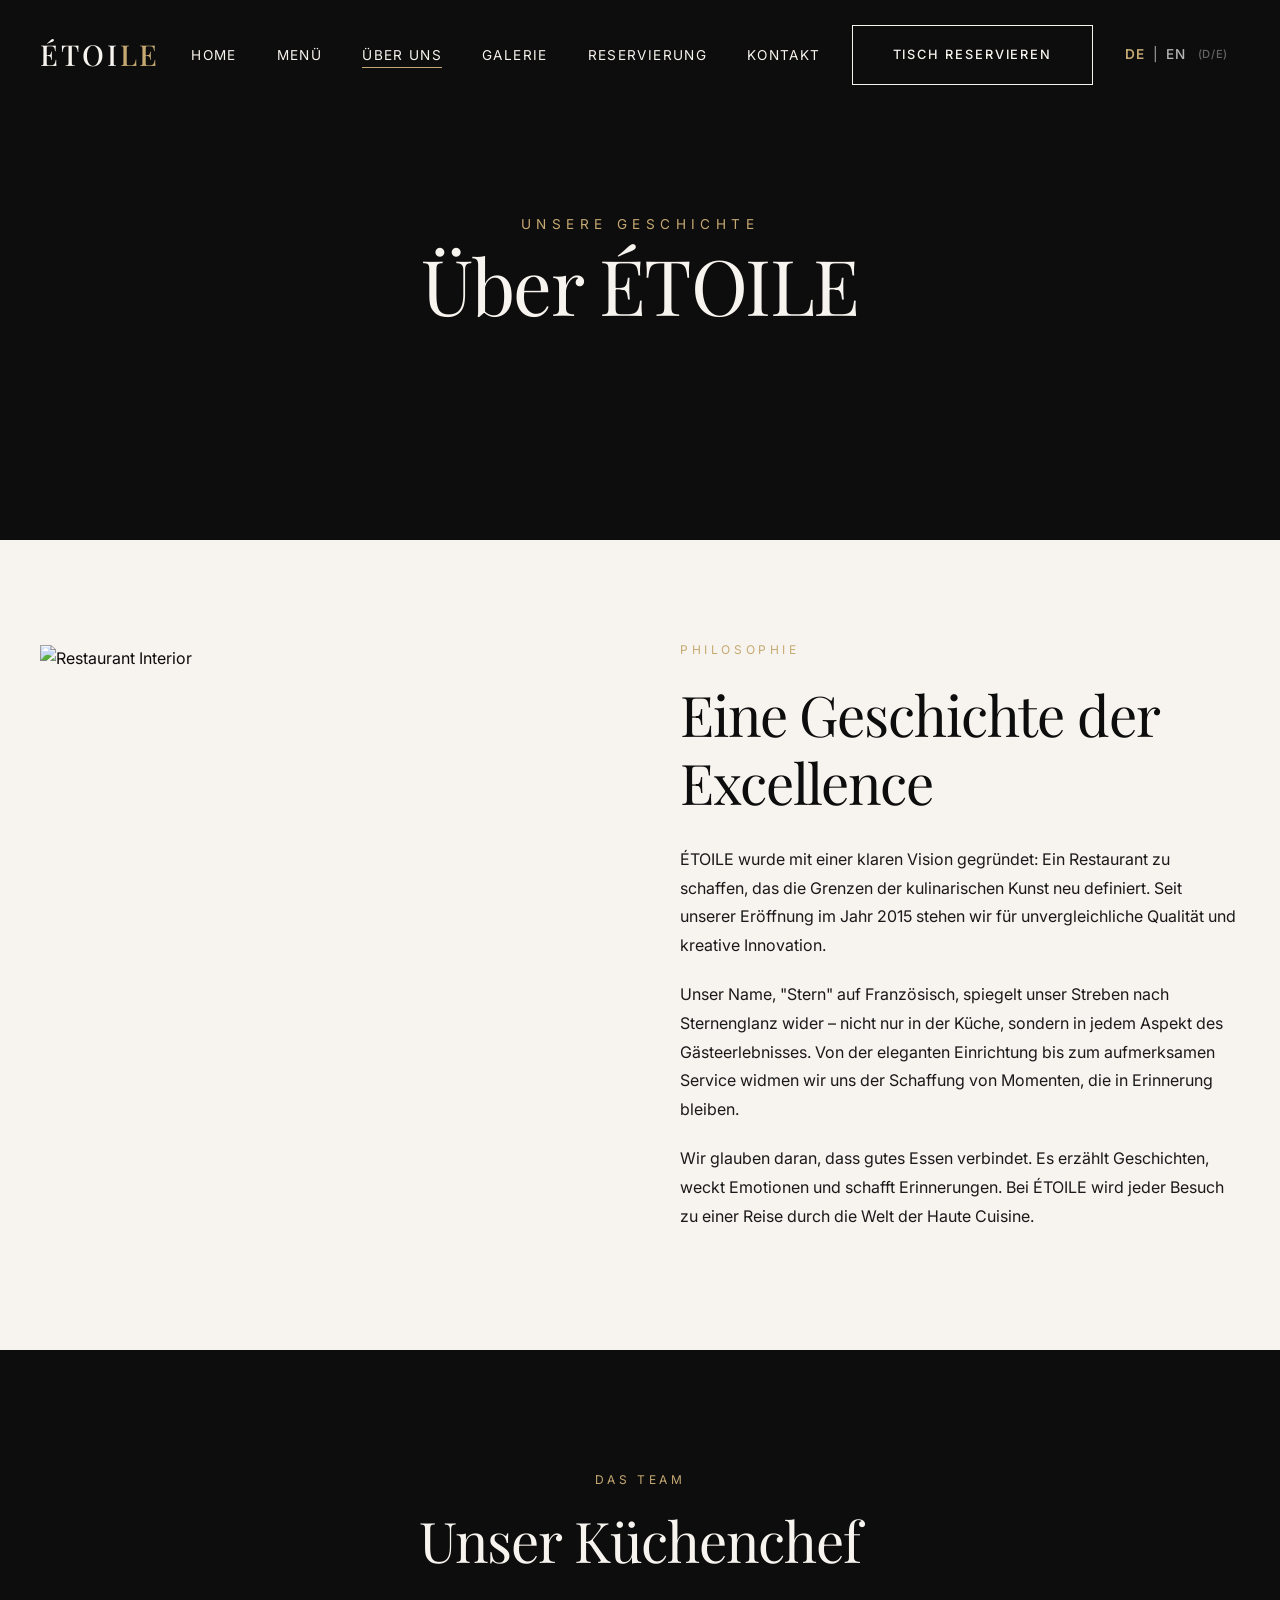
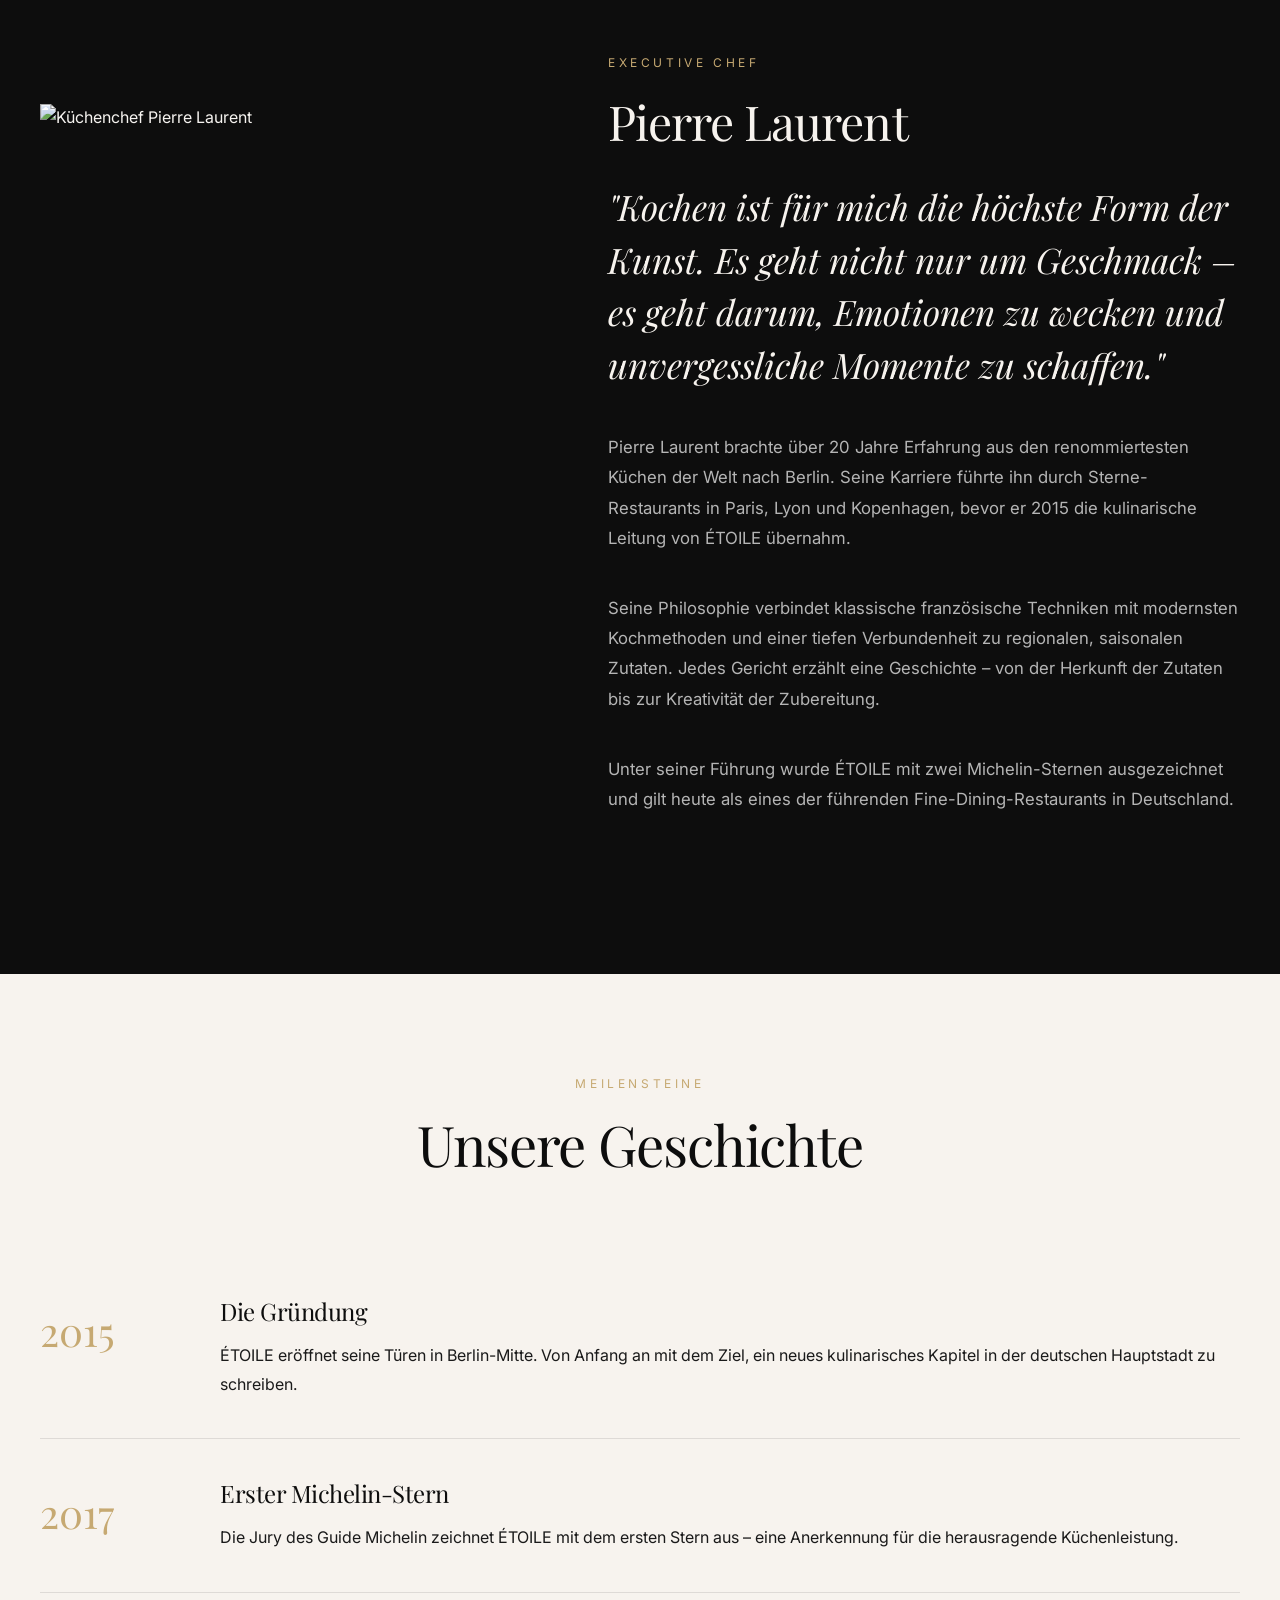
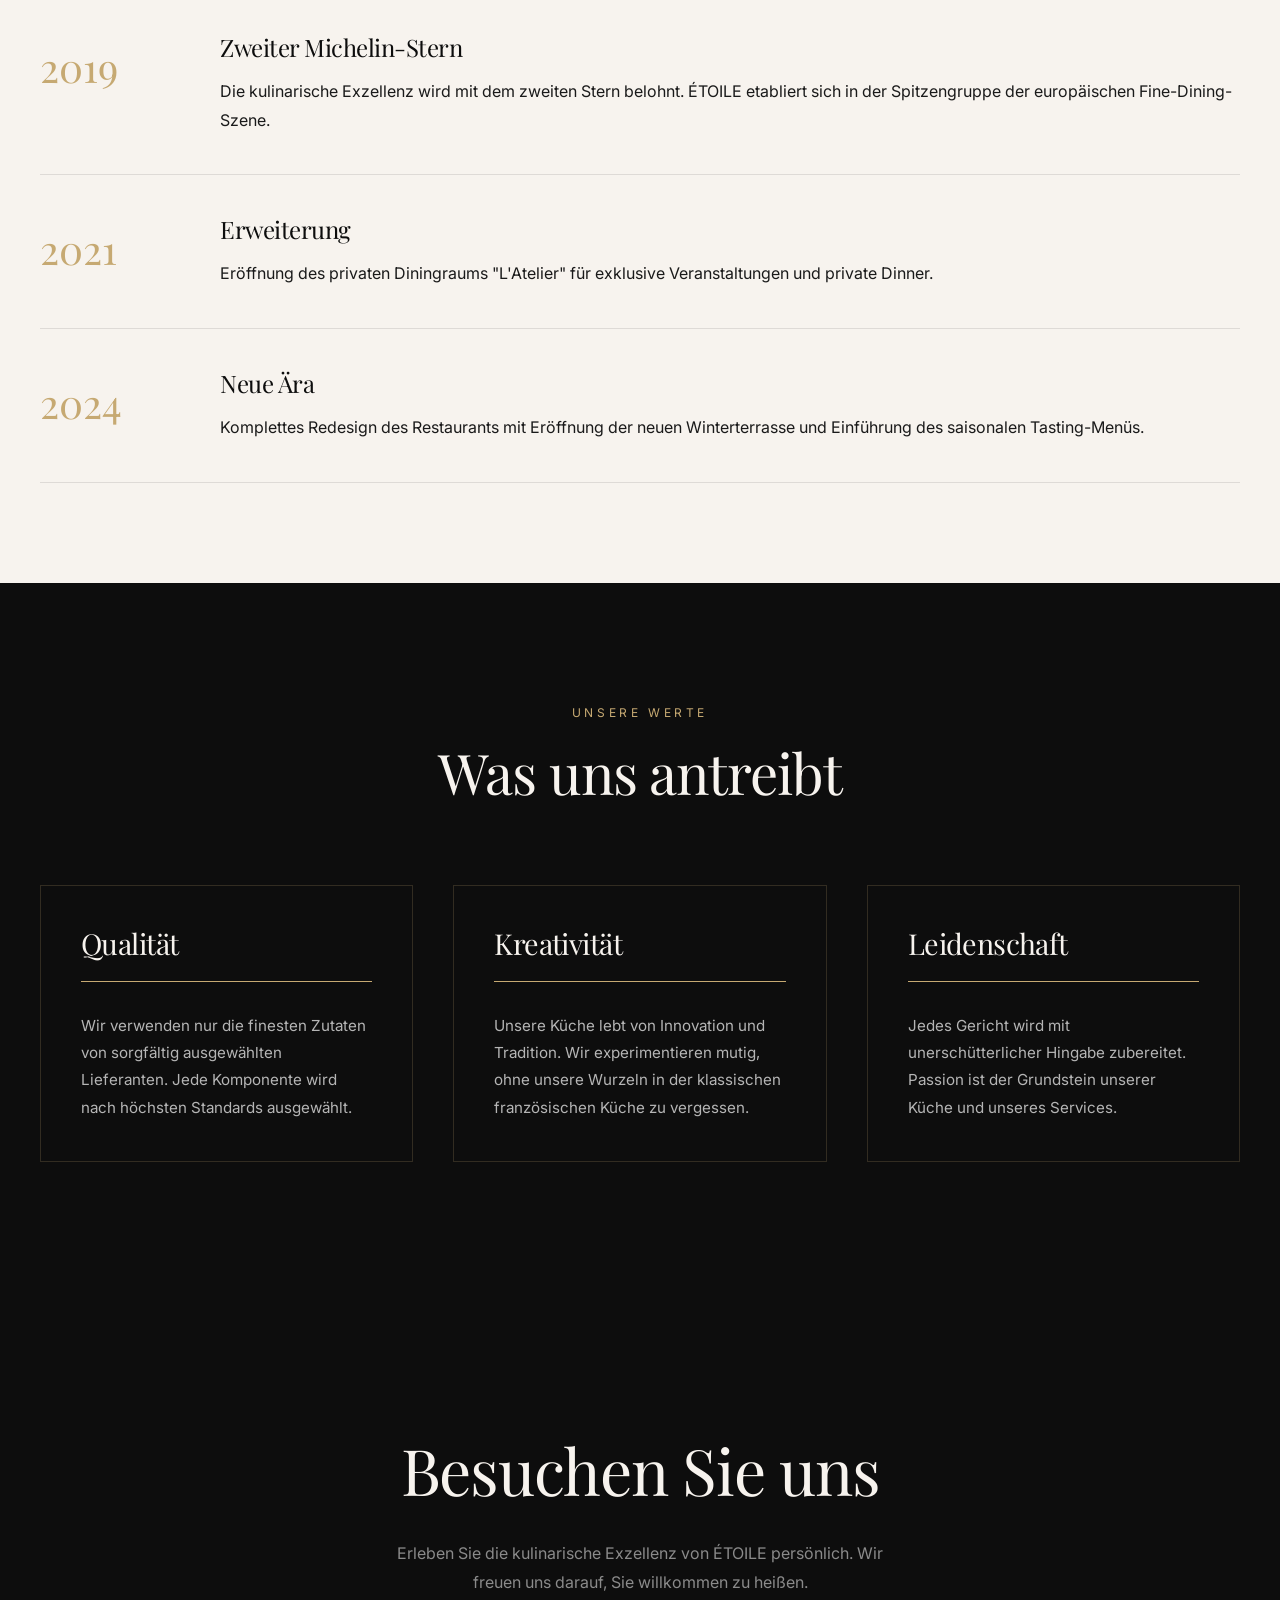
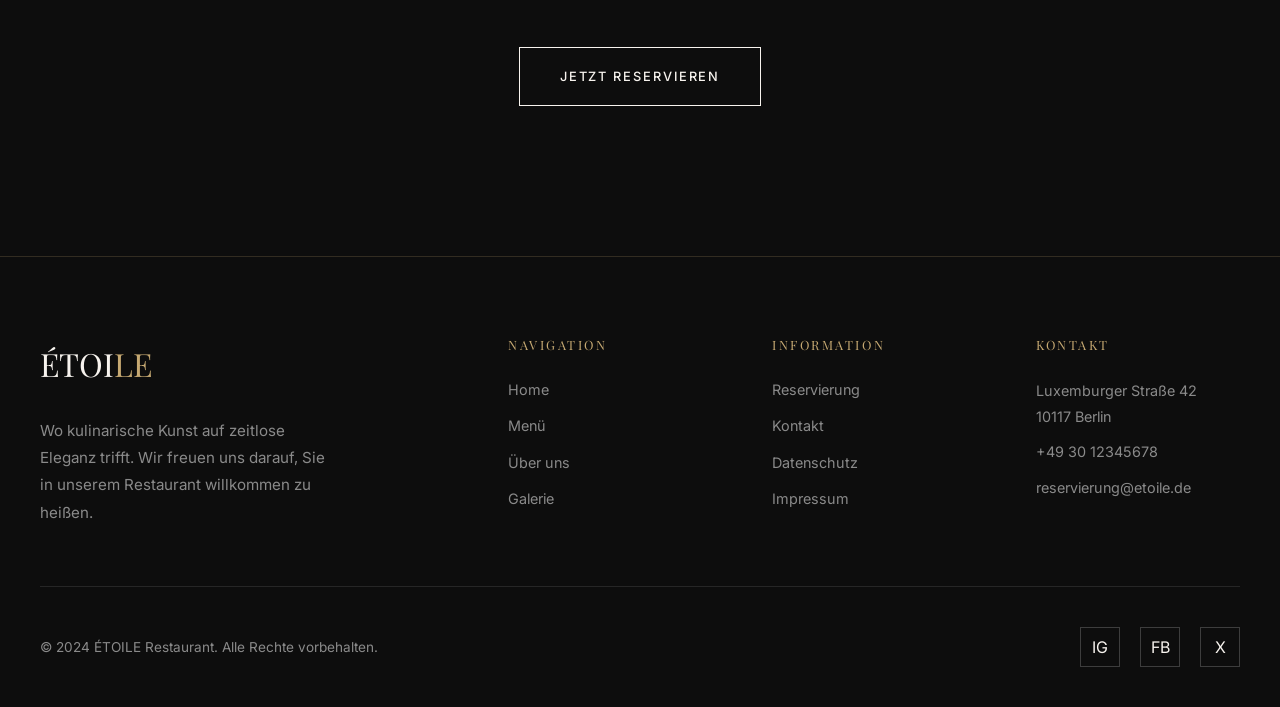
==== commit 0b62a958: "feat: Keyboard-Shortcuts für Sprache (D=Deutsch, E=English)" ====
--- a/about.html
+++ b/about.html
@@ -31,6 +31,7 @@
             <span class="lang-de active">DE</span>
             <span class="lang-sep">|</span>
             <span class="lang-en">EN</span>
+            <span class="lang-hint">(D/E)</span>
           </div>
           <button class="nav-toggle" aria-label="Menü öffnen">
             <span></span>
--- a/css/style.css
+++ b/css/style.css
@@ -1352,4 +1352,11 @@
 
 .lang-switcher .lang-sep {
   color: var(--color-gray);
+}
+
+.lang-hint {
+  font-size: 0.7rem;
+  color: var(--color-gray);
+  margin-left: 4px;
+  opacity: 0.7;
 }
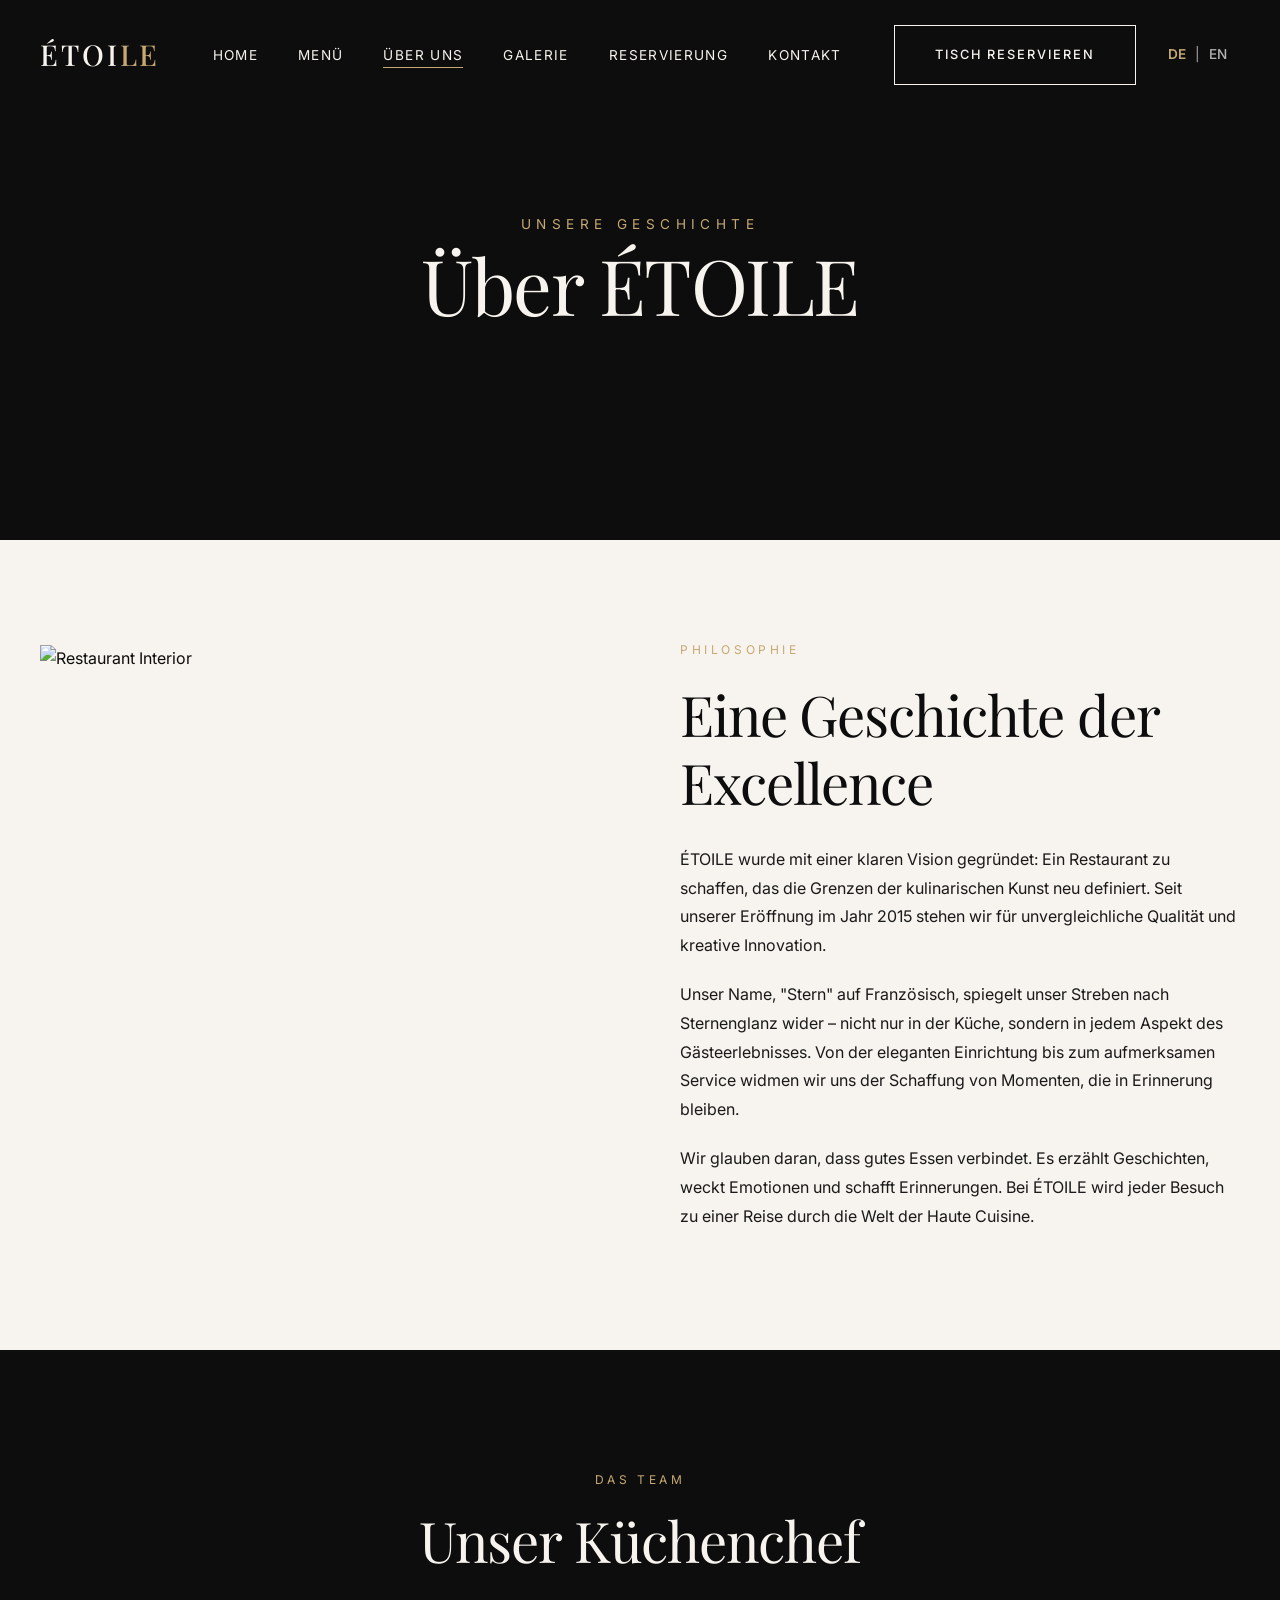
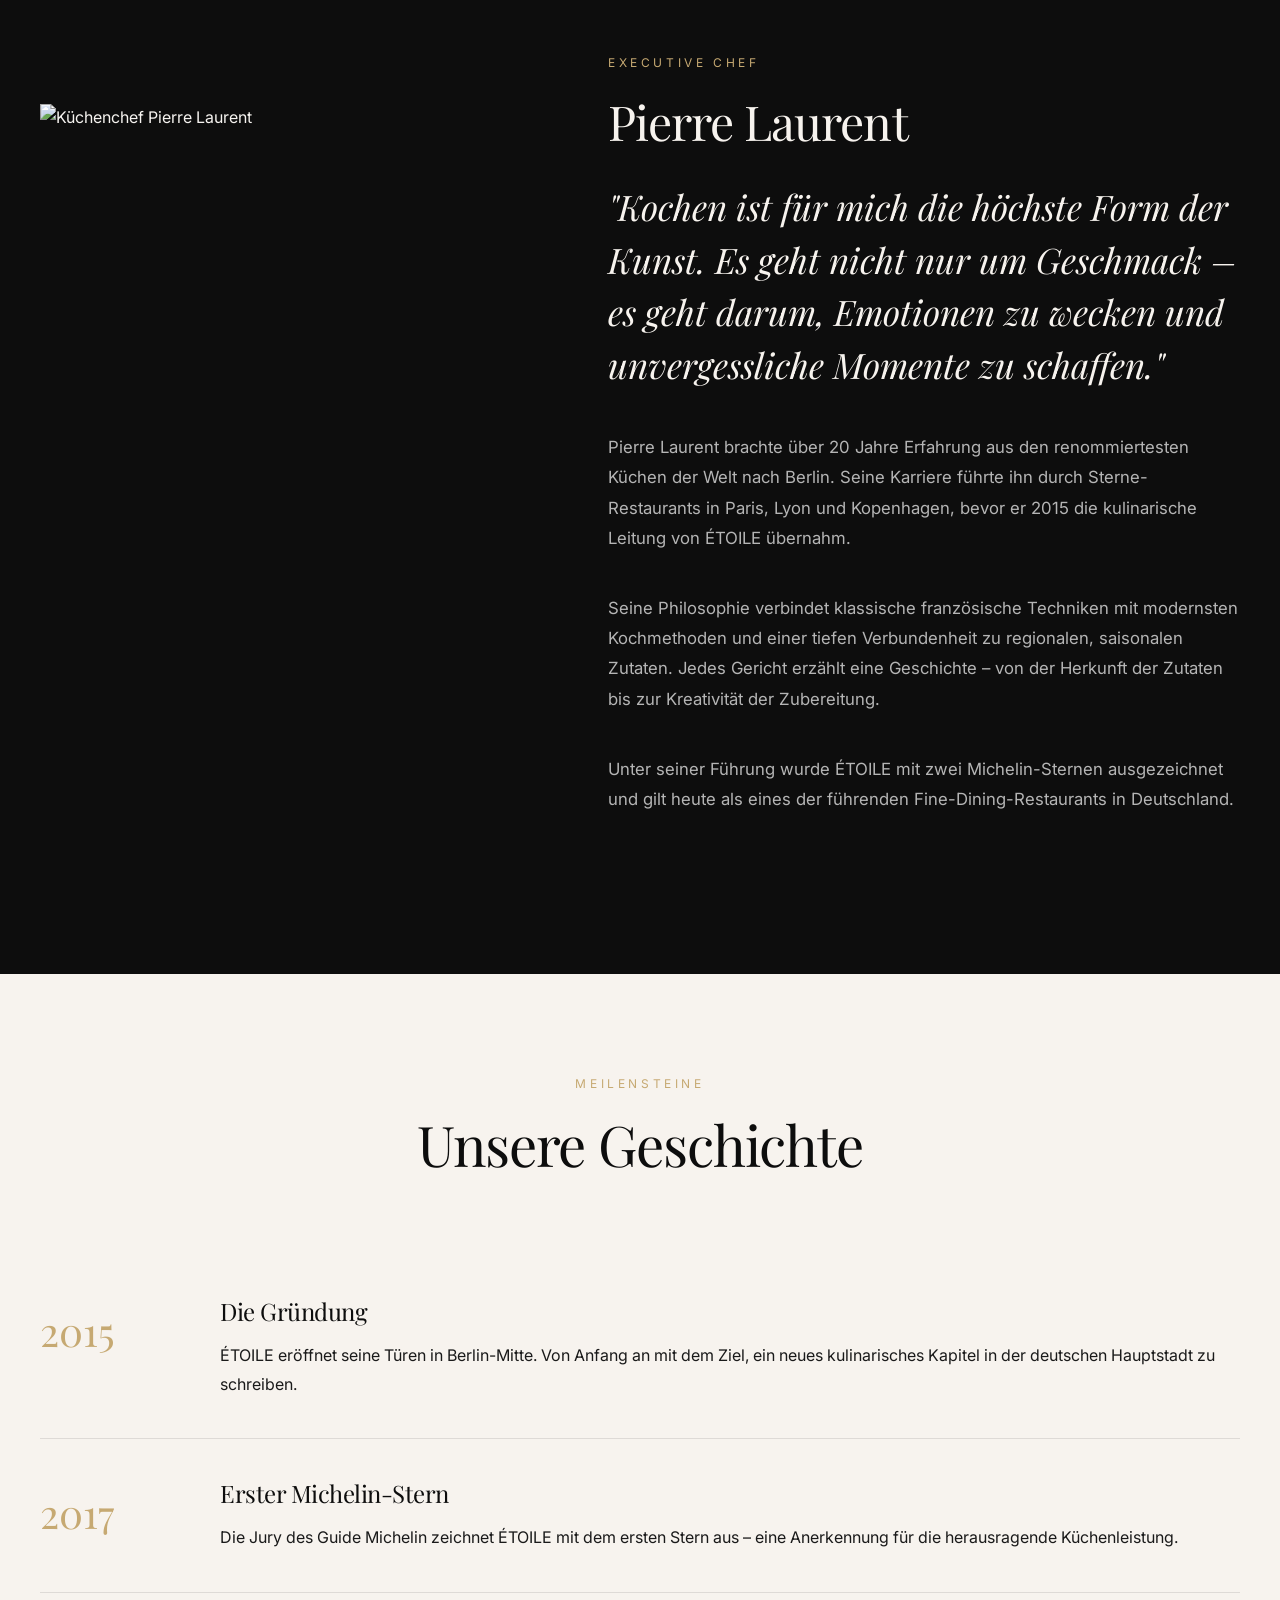
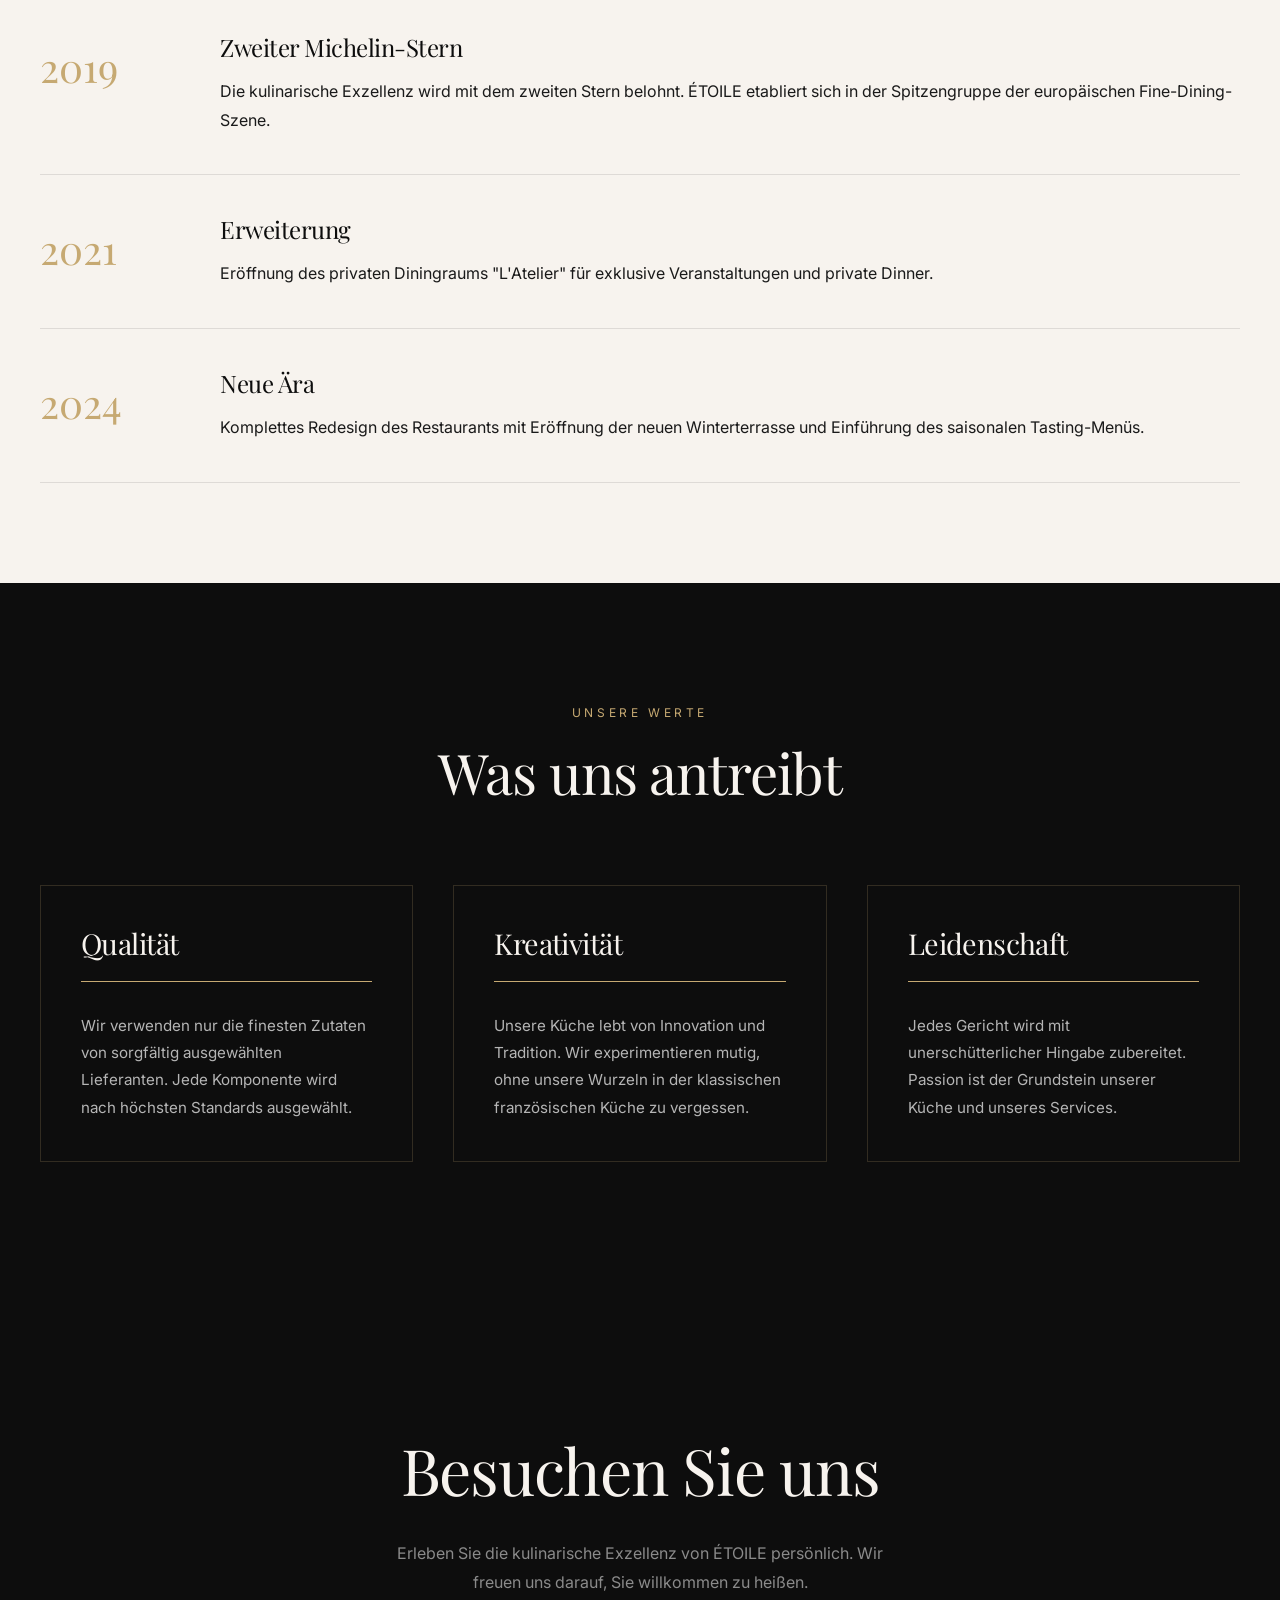
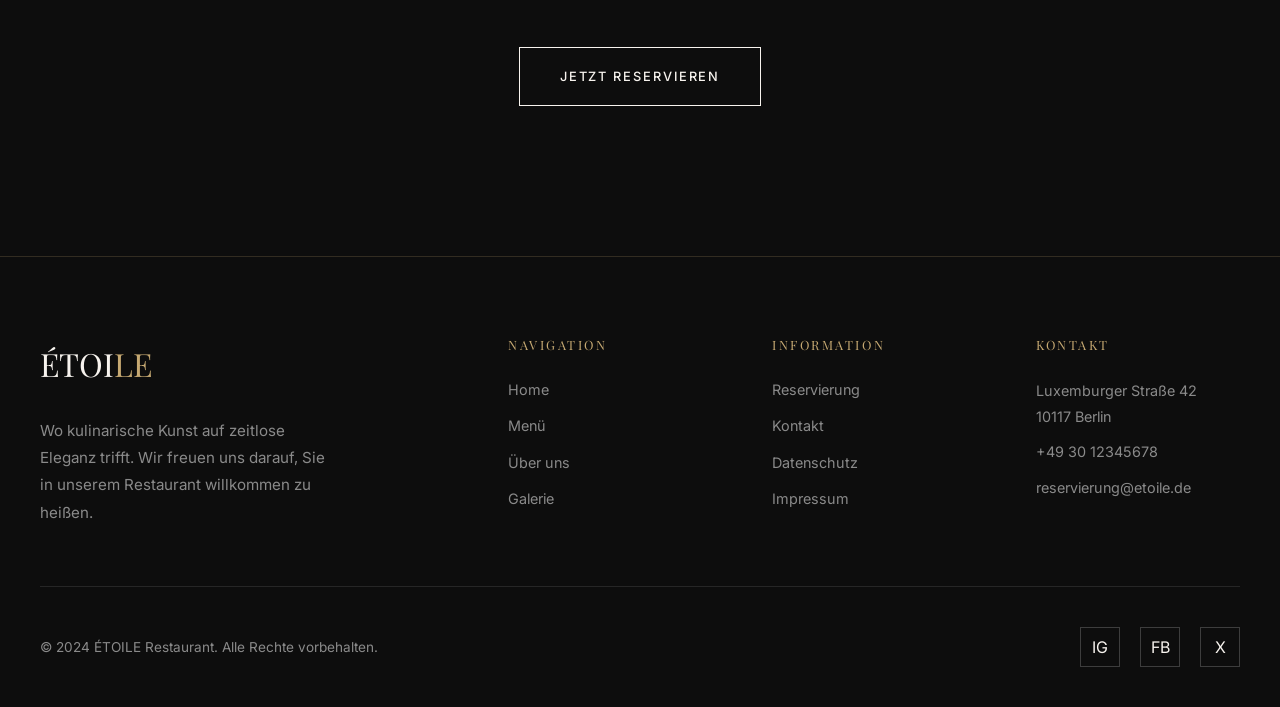
==== commit cc1e6432: "Revert "feat: Keyboard-Shortcuts für Sprache (D=Deutsch, E=English)" This reverts commit 0b62a958357" ====
--- a/about.html
+++ b/about.html
@@ -31,7 +31,6 @@
             <span class="lang-de active">DE</span>
             <span class="lang-sep">|</span>
             <span class="lang-en">EN</span>
-            <span class="lang-hint">(D/E)</span>
           </div>
           <button class="nav-toggle" aria-label="Menü öffnen">
             <span></span>
--- a/css/style.css
+++ b/css/style.css
@@ -1352,11 +1352,4 @@
 
 .lang-switcher .lang-sep {
   color: var(--color-gray);
-}
-
-.lang-hint {
-  font-size: 0.7rem;
-  color: var(--color-gray);
-  margin-left: 4px;
-  opacity: 0.7;
 }
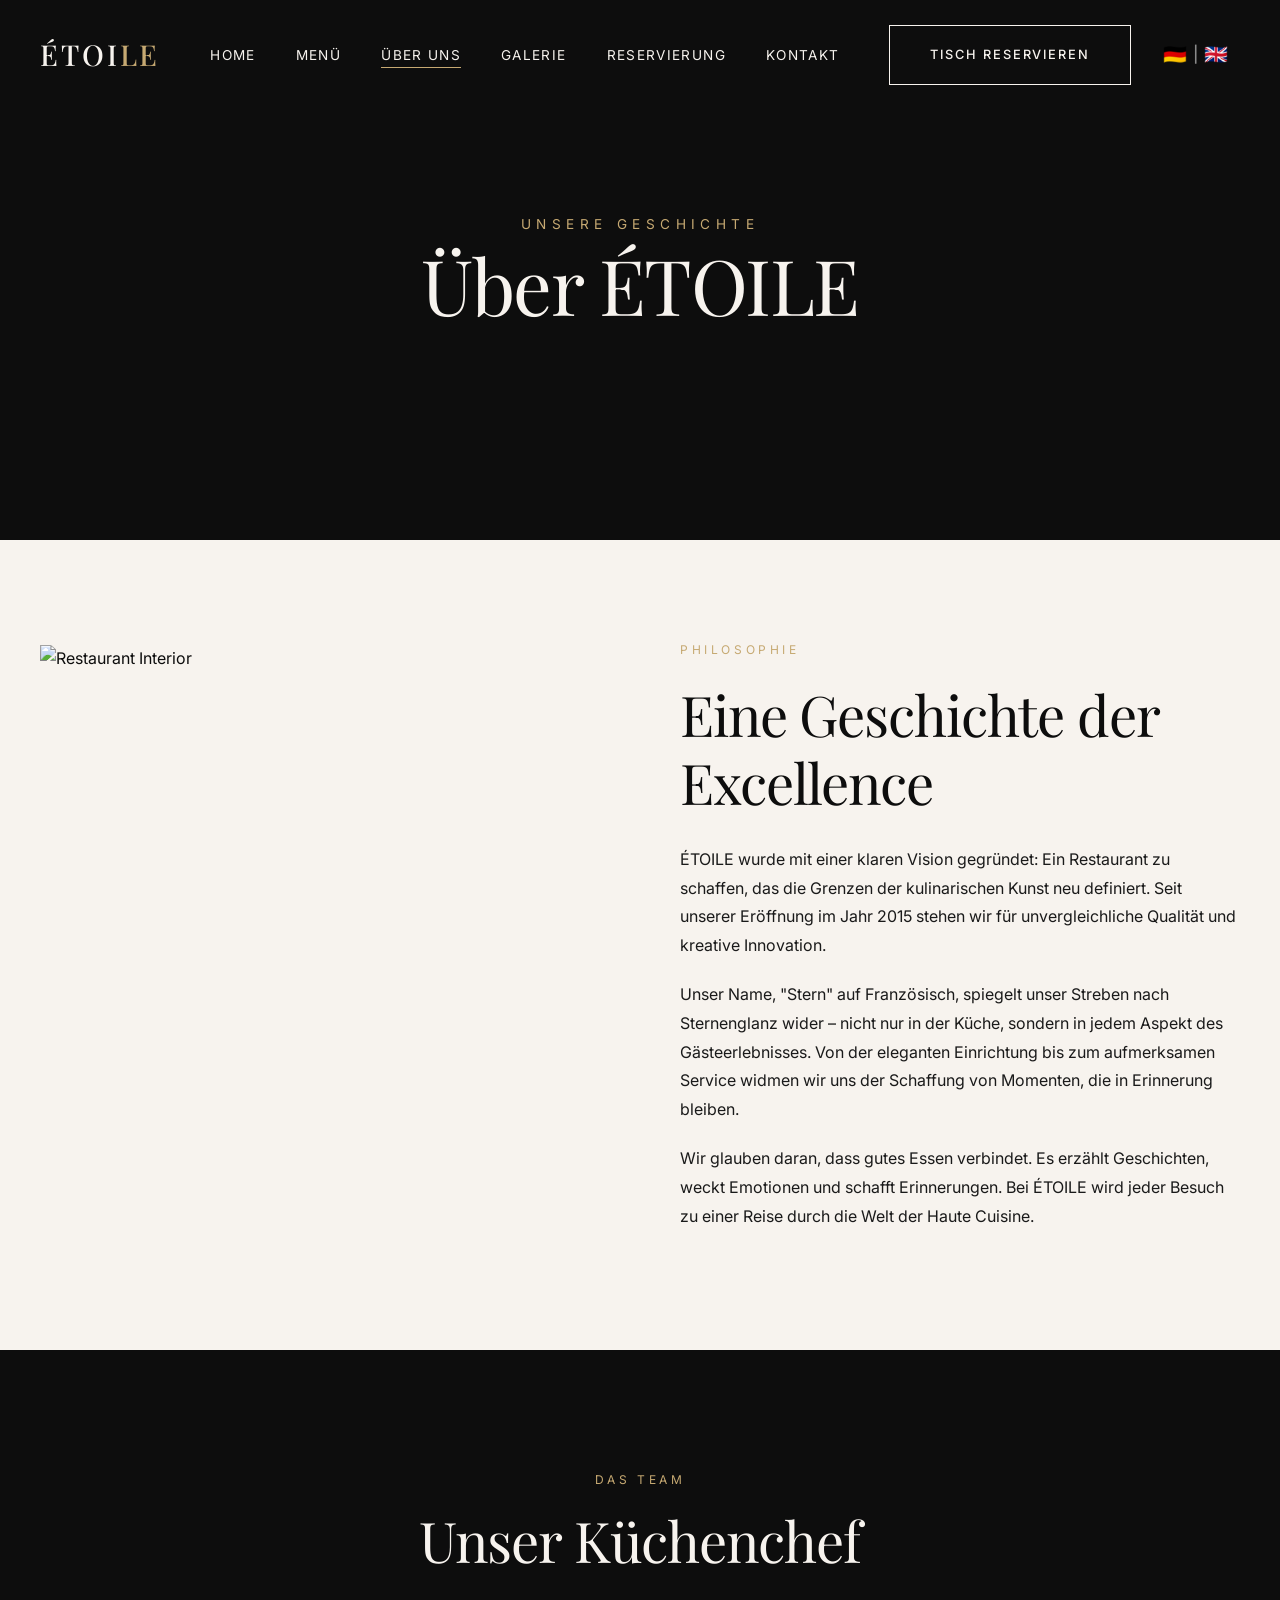
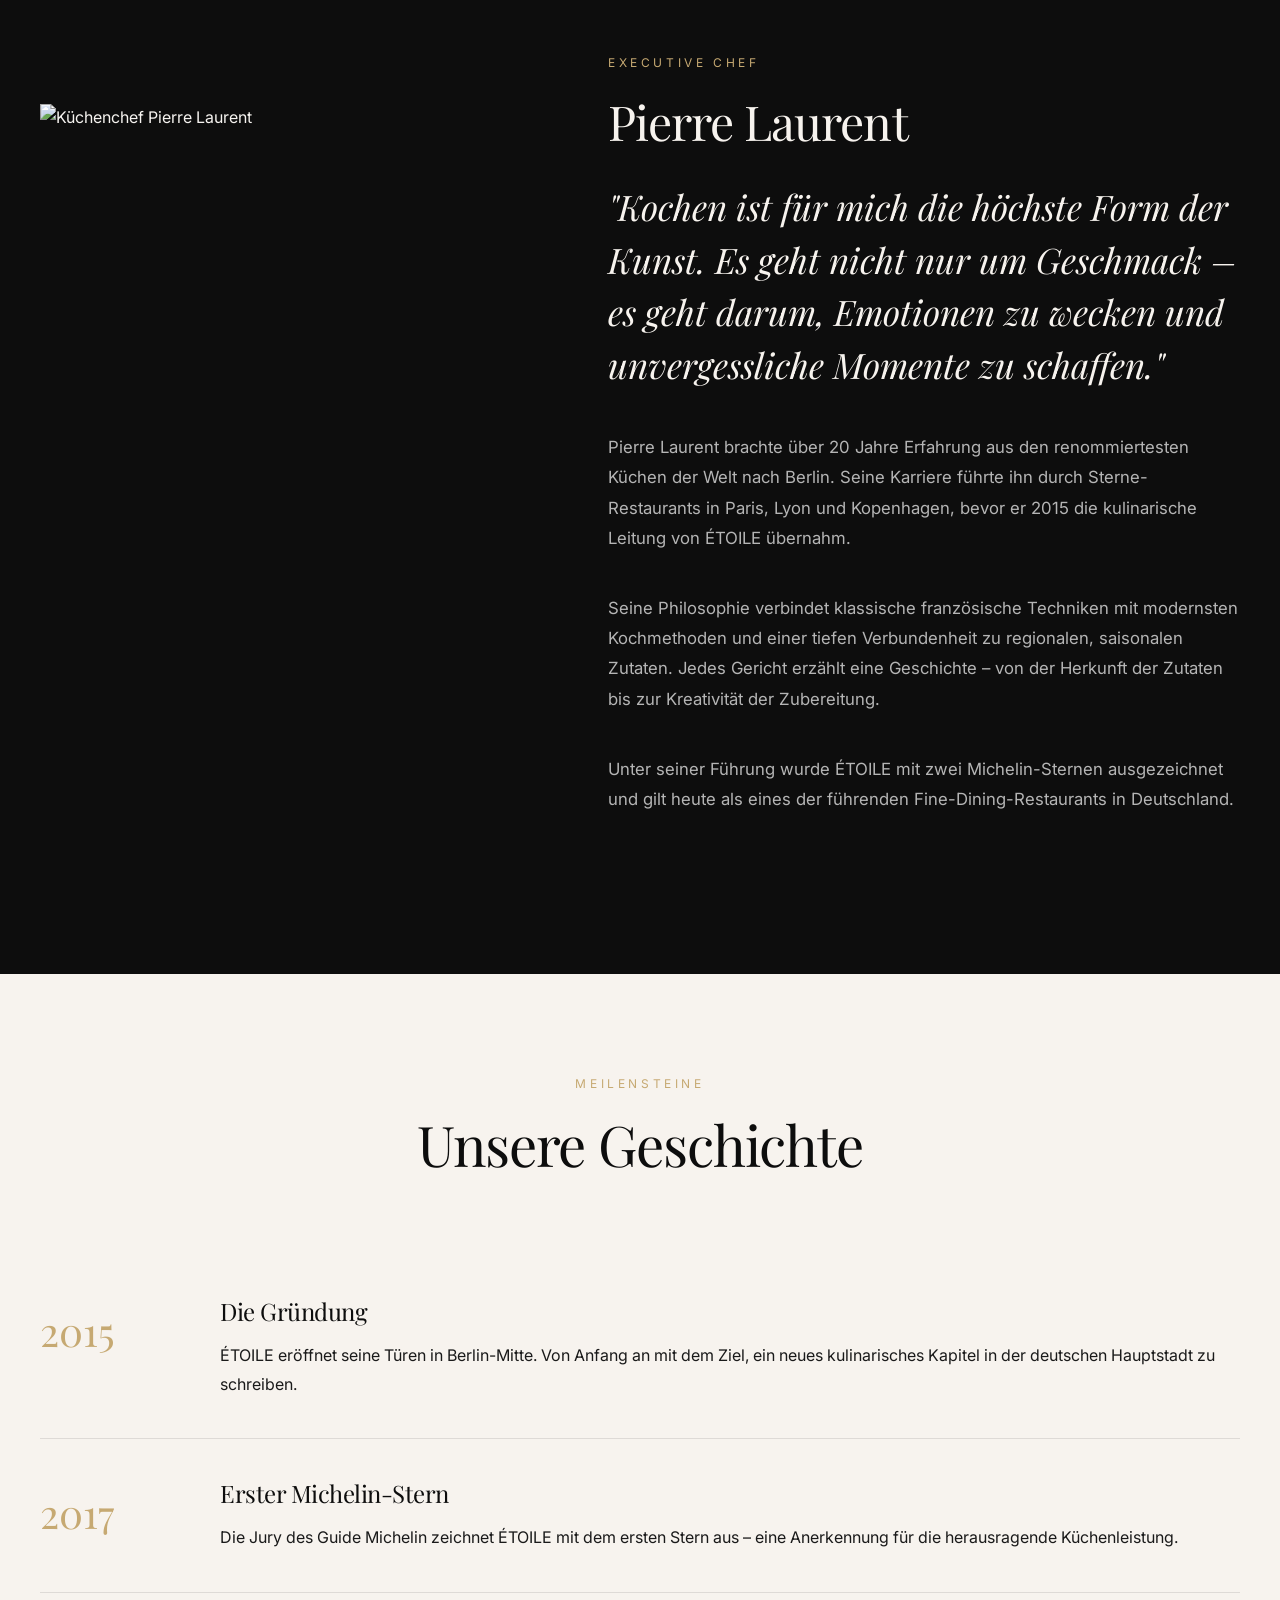
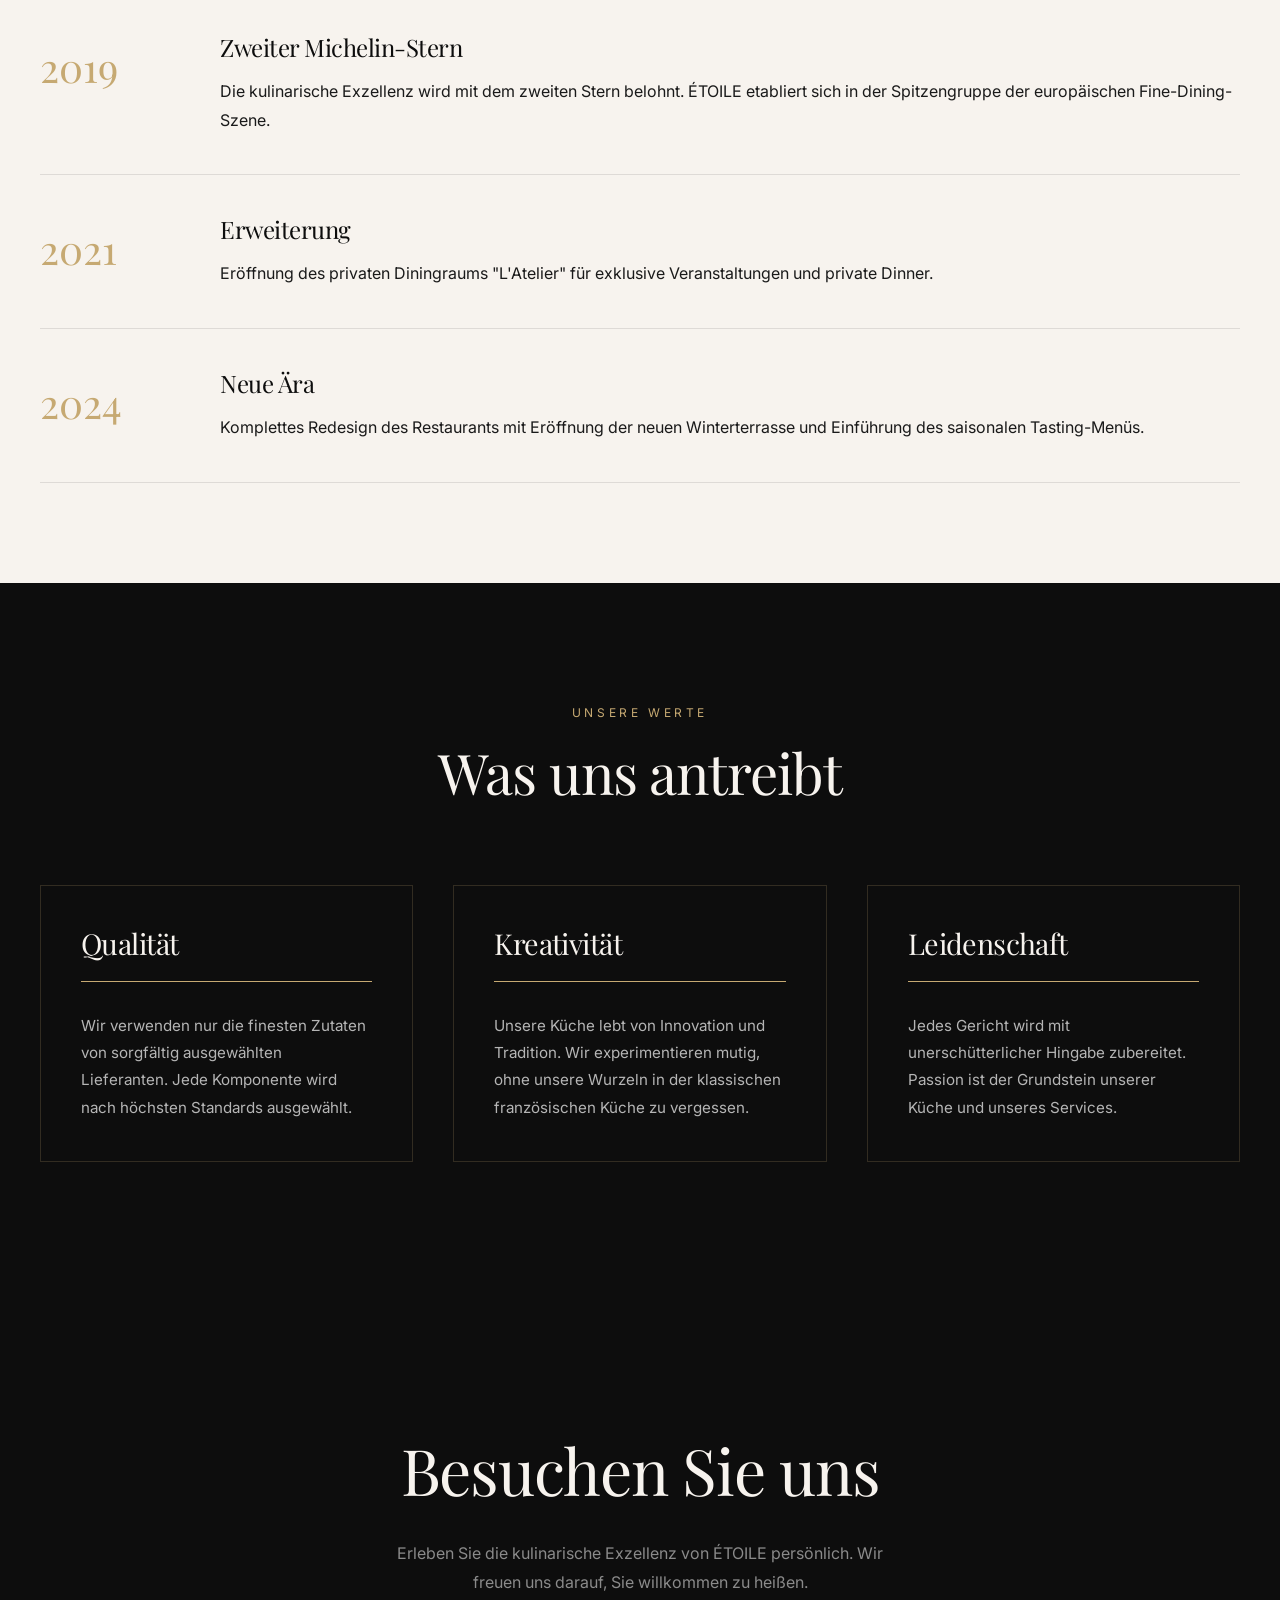
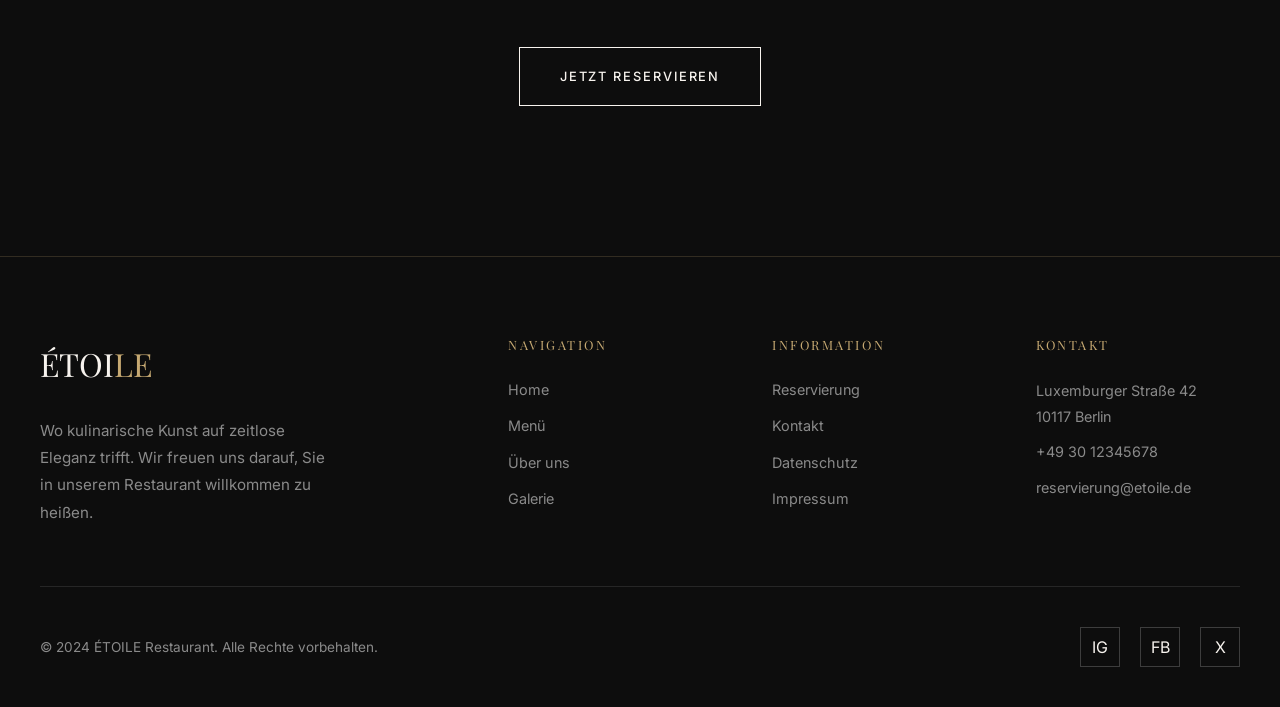
==== commit 2437ac52: "Sprachumschalter: Flaggen statt Text (DE→🇩🇪, EN→🇬🇧)" ====
--- a/about.html
+++ b/about.html
@@ -28,9 +28,9 @@
         <div class="nav-cta">
           <a href="reservation.html" class="btn btn-outline-light" data-i18n="nav.reserve">Tisch reservieren</a>
           <div id="lang-toggle" class="lang-switcher">
-            <span class="lang-de active">DE</span>
+            <span class="lang-de active" title="Deutsch">🇩🇪</span>
             <span class="lang-sep">|</span>
-            <span class="lang-en">EN</span>
+            <span class="lang-en" title="English">🇬🇧</span>
           </div>
           <button class="nav-toggle" aria-label="Menü öffnen">
             <span></span>
--- a/css/style.css
+++ b/css/style.css
@@ -1323,12 +1323,11 @@
 .lang-switcher {
   display: flex;
   align-items: center;
-  gap: 8px;
+  gap: 6px;
   cursor: pointer;
   font-family: var(--font-body);
-  font-size: 0.85rem;
+  font-size: 1.2rem;
   font-weight: 500;
-  letter-spacing: 0.05em;
   padding: 8px 12px;
   border-radius: 4px;
   transition: background-color var(--transition-fast);
@@ -1341,7 +1340,13 @@
 .lang-switcher .lang-de,
 .lang-switcher .lang-en {
   color: var(--color-gray-light);
-  transition: color var(--transition-fast);
+  transition: color var(--transition-fast), transform var(--transition-fast);
+  line-height: 1;
+}
+
+.lang-switcher .lang-de:hover,
+.lang-switcher .lang-en:hover {
+  transform: scale(1.2);
 }
 
 .lang-switcher .lang-de.active,
@@ -1352,4 +1357,5 @@
 
 .lang-switcher .lang-sep {
   color: var(--color-gray);
+  font-size: 1rem;
 }
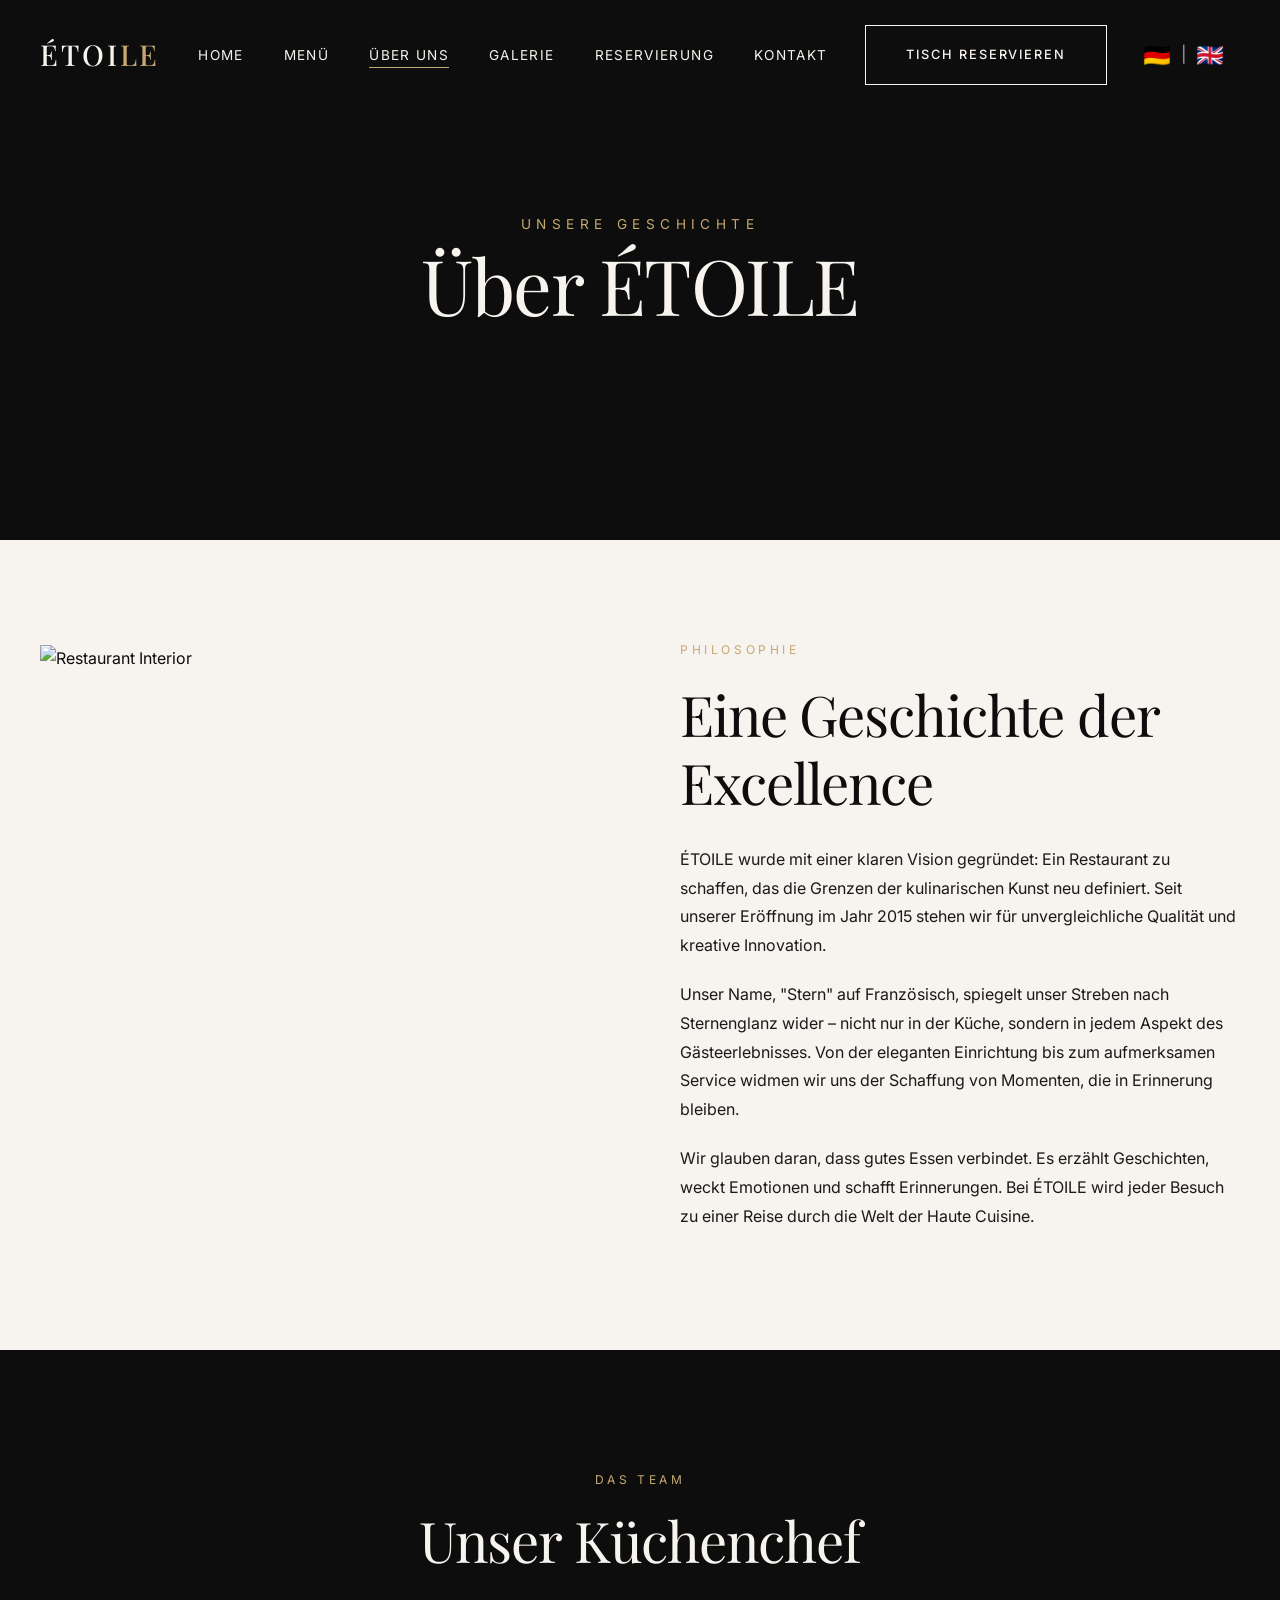
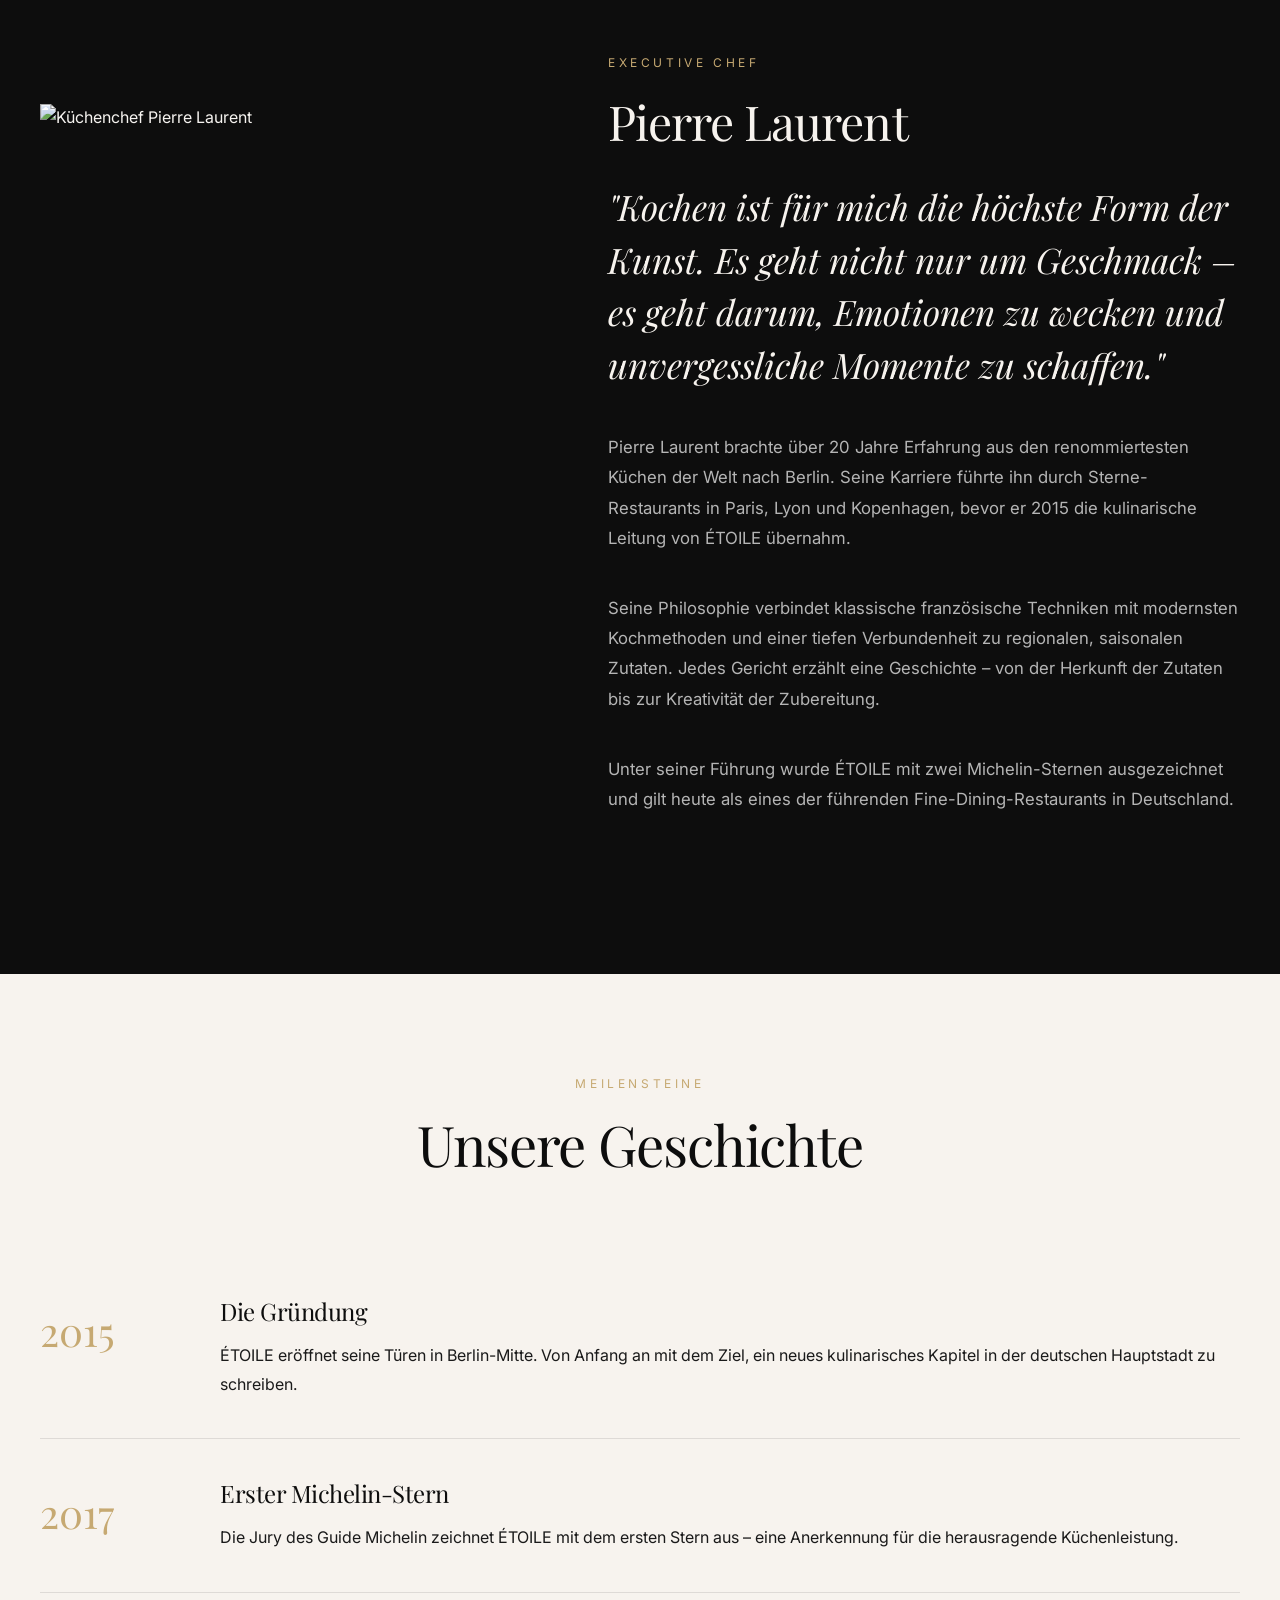
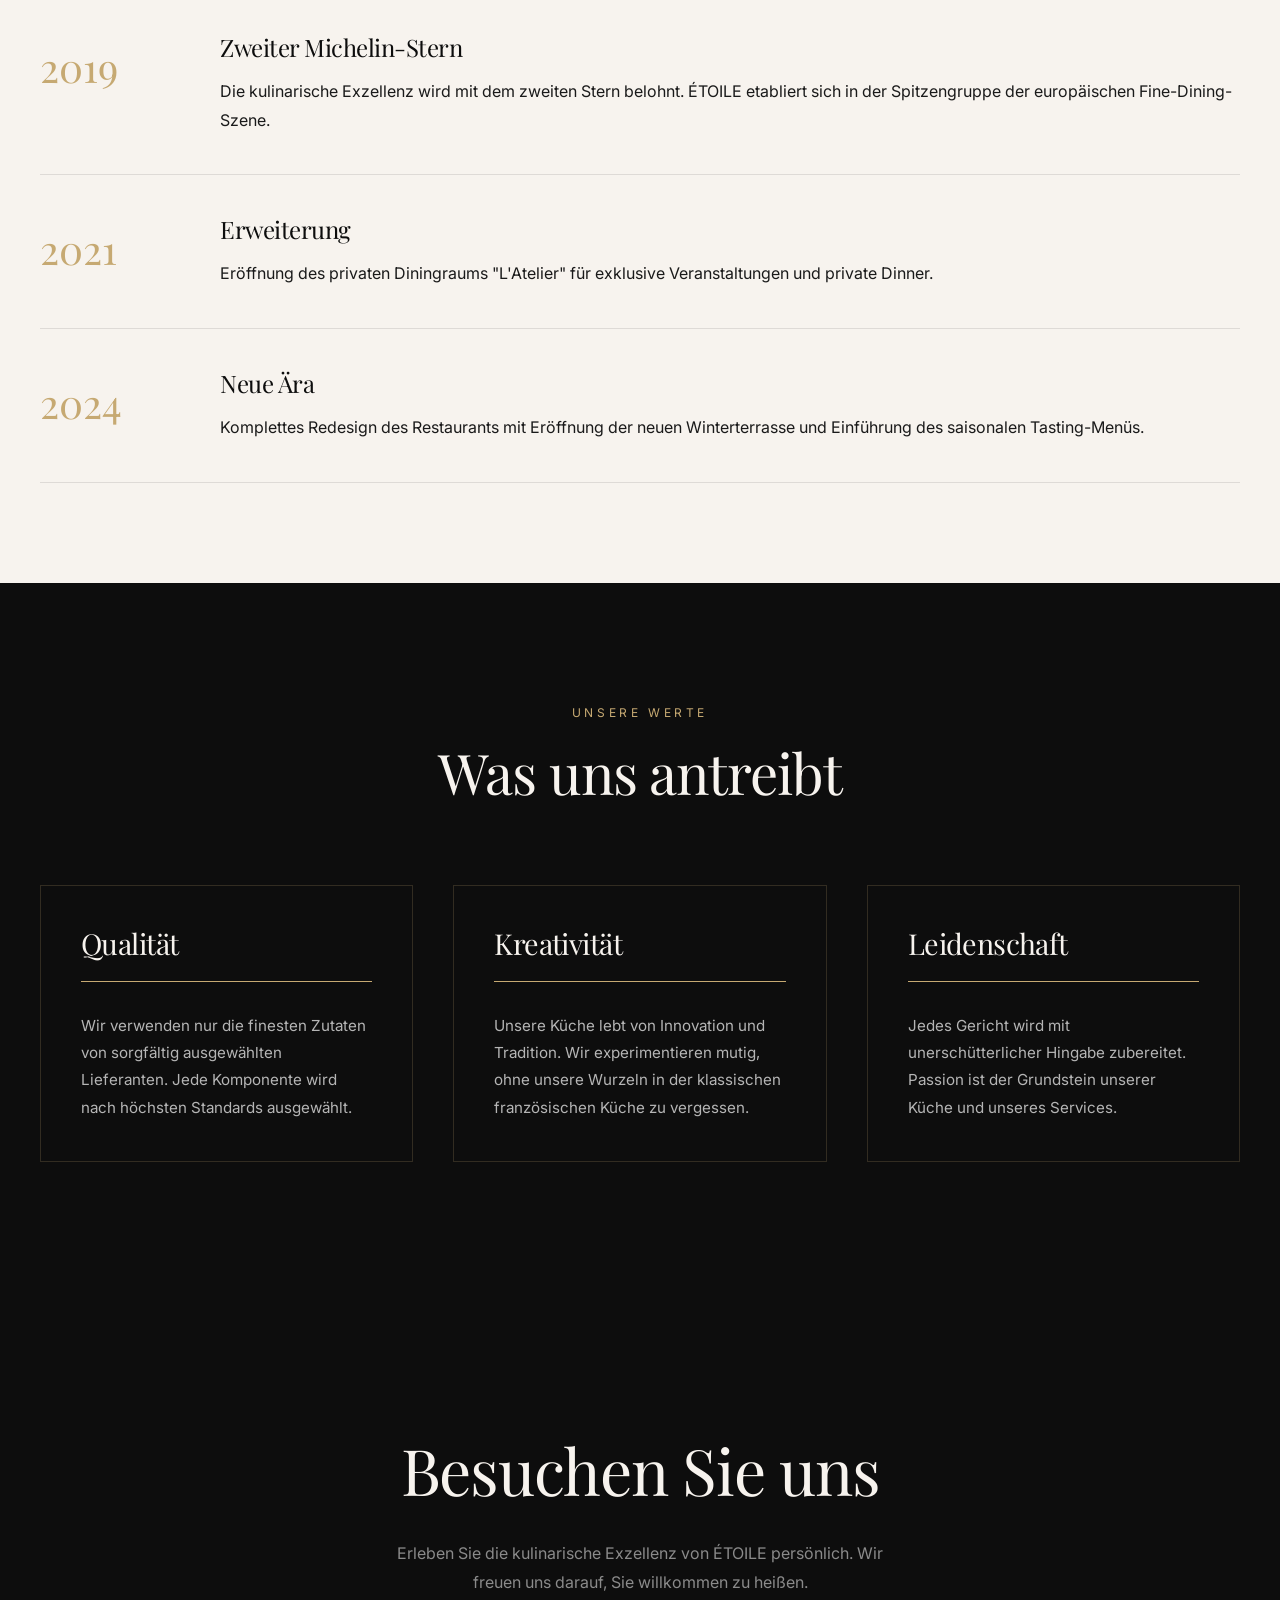
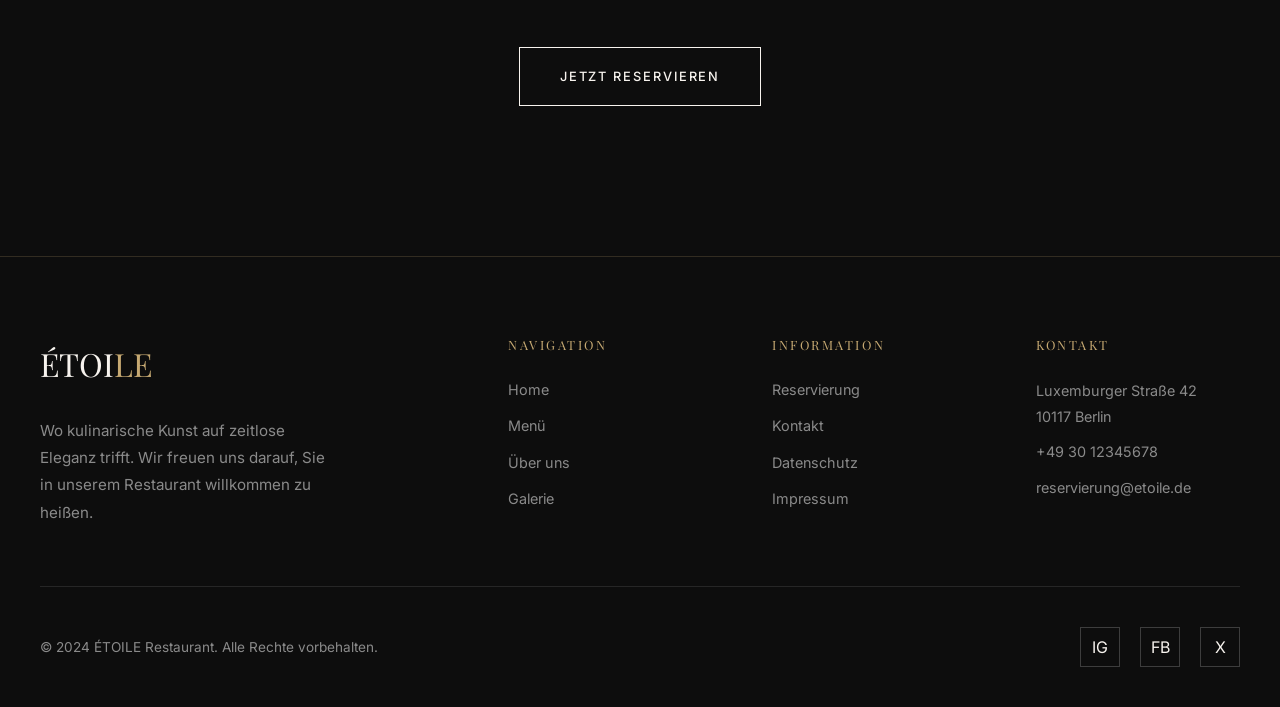
==== commit b6afa6cf: "Flaggen-Sprachumschalter: Vertauschte Funktionen (🇩🇪→EN, 🇬🇧→DE) + Desktop-Styling" ====
--- a/about.html
+++ b/about.html
@@ -28,9 +28,9 @@
         <div class="nav-cta">
           <a href="reservation.html" class="btn btn-outline-light" data-i18n="nav.reserve">Tisch reservieren</a>
           <div id="lang-toggle" class="lang-switcher">
-            <span class="lang-de active" title="Deutsch">🇩🇪</span>
+            <span class="lang-de" data-lang="en" title="English">🇩🇪</span>
             <span class="lang-sep">|</span>
-            <span class="lang-en" title="English">🇬🇧</span>
+            <span class="lang-en" data-lang="de" title="Deutsch">🇬🇧</span>
           </div>
           <button class="nav-toggle" aria-label="Menü öffnen">
             <span></span>
--- a/css/style.css
+++ b/css/style.css
@@ -1326,7 +1326,7 @@
   gap: 6px;
   cursor: pointer;
   font-family: var(--font-body);
-  font-size: 1.2rem;
+  font-size: 1.4rem;
   font-weight: 500;
   padding: 8px 12px;
   border-radius: 4px;
@@ -1342,11 +1342,15 @@
   color: var(--color-gray-light);
   transition: color var(--transition-fast), transform var(--transition-fast);
   line-height: 1;
+  cursor: pointer;
+  padding: 2px 4px;
+  border-radius: 4px;
 }
 
 .lang-switcher .lang-de:hover,
 .lang-switcher .lang-en:hover {
   transform: scale(1.2);
+  background-color: rgba(255, 255, 255, 0.15);
 }
 
 .lang-switcher .lang-de.active,
